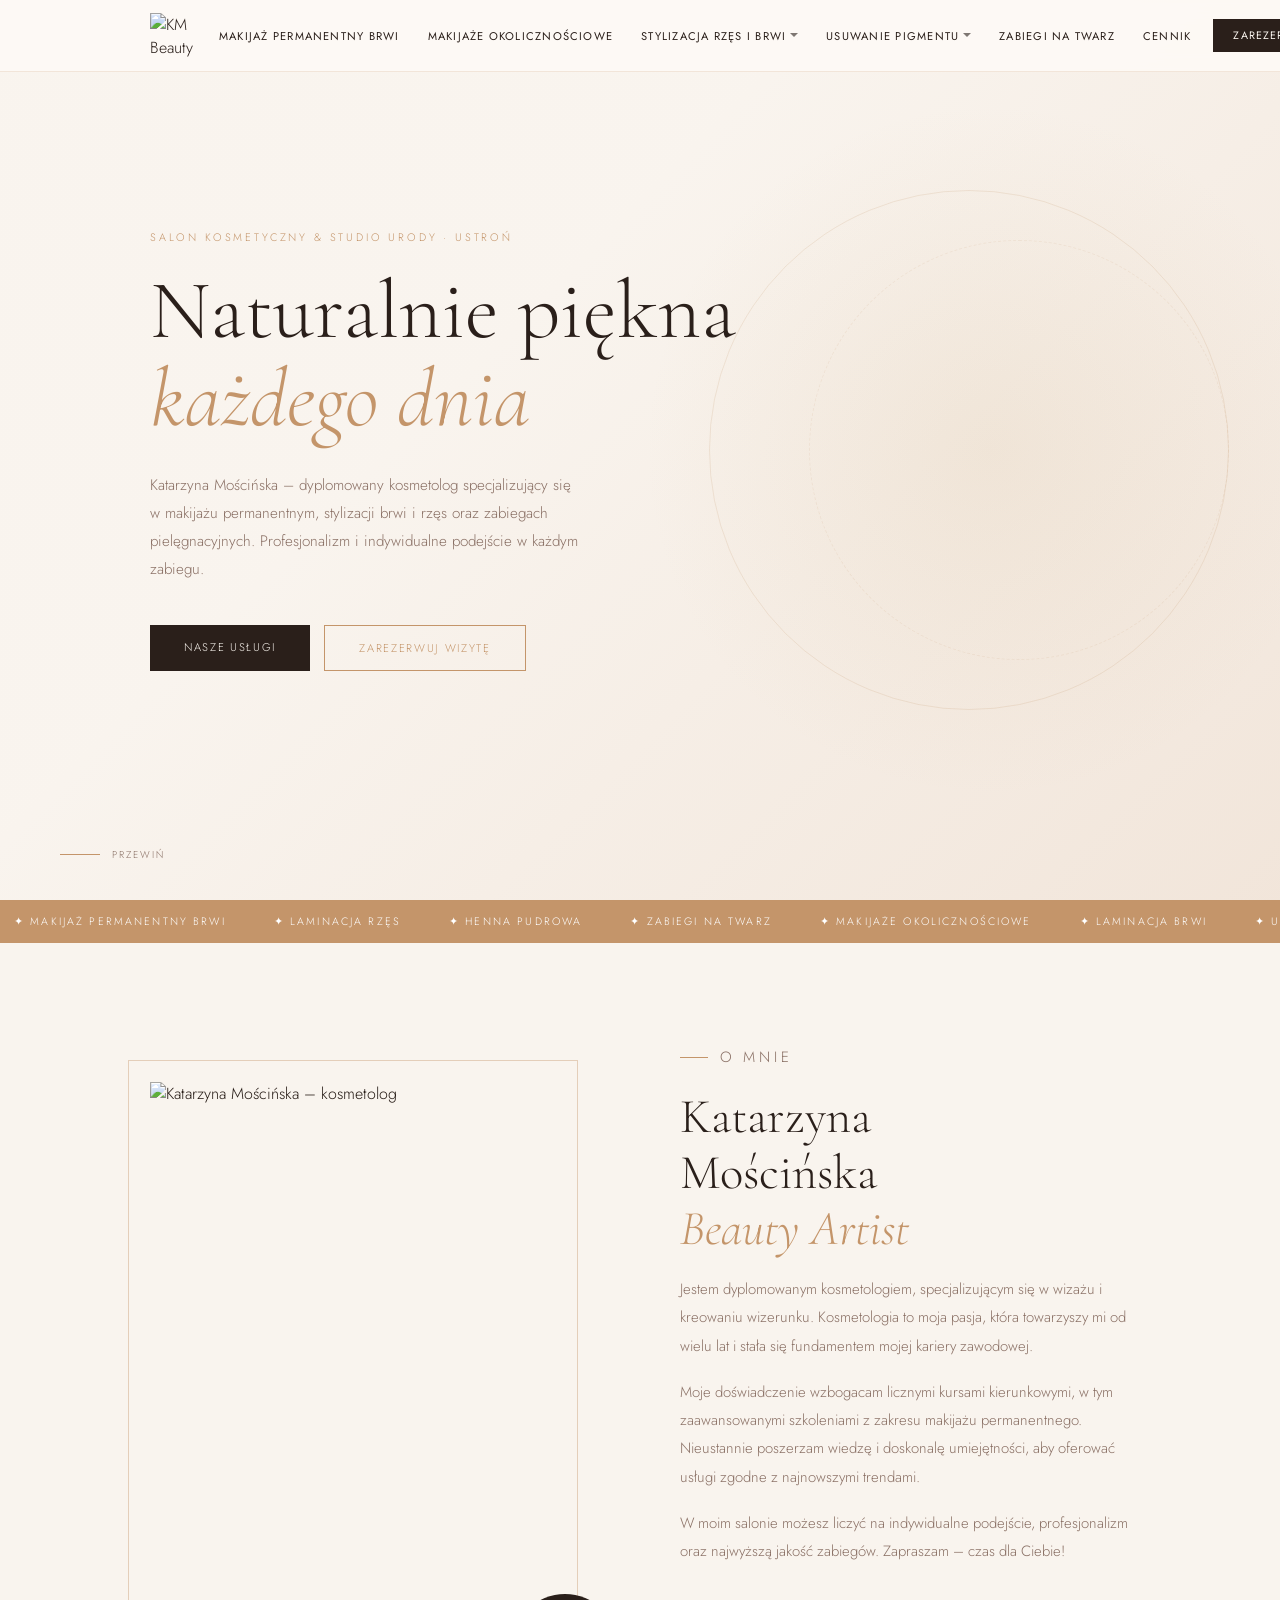
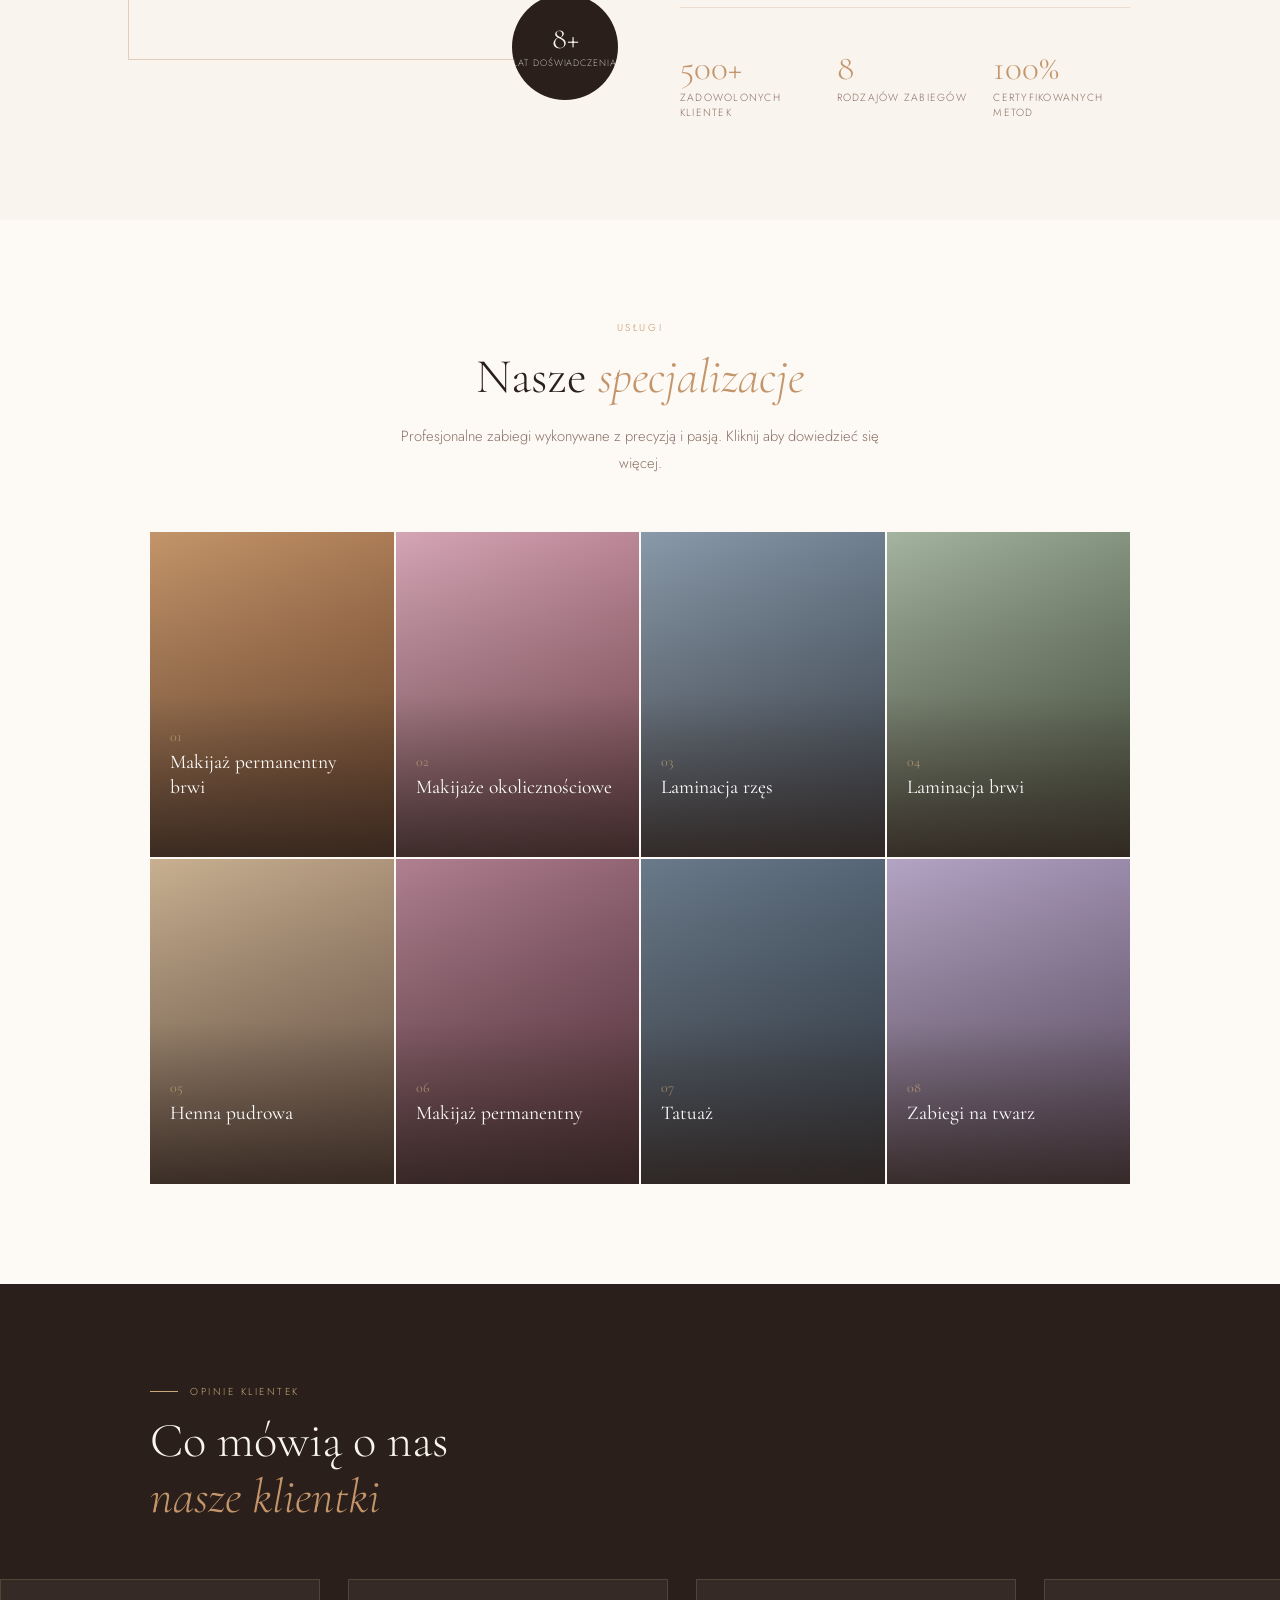
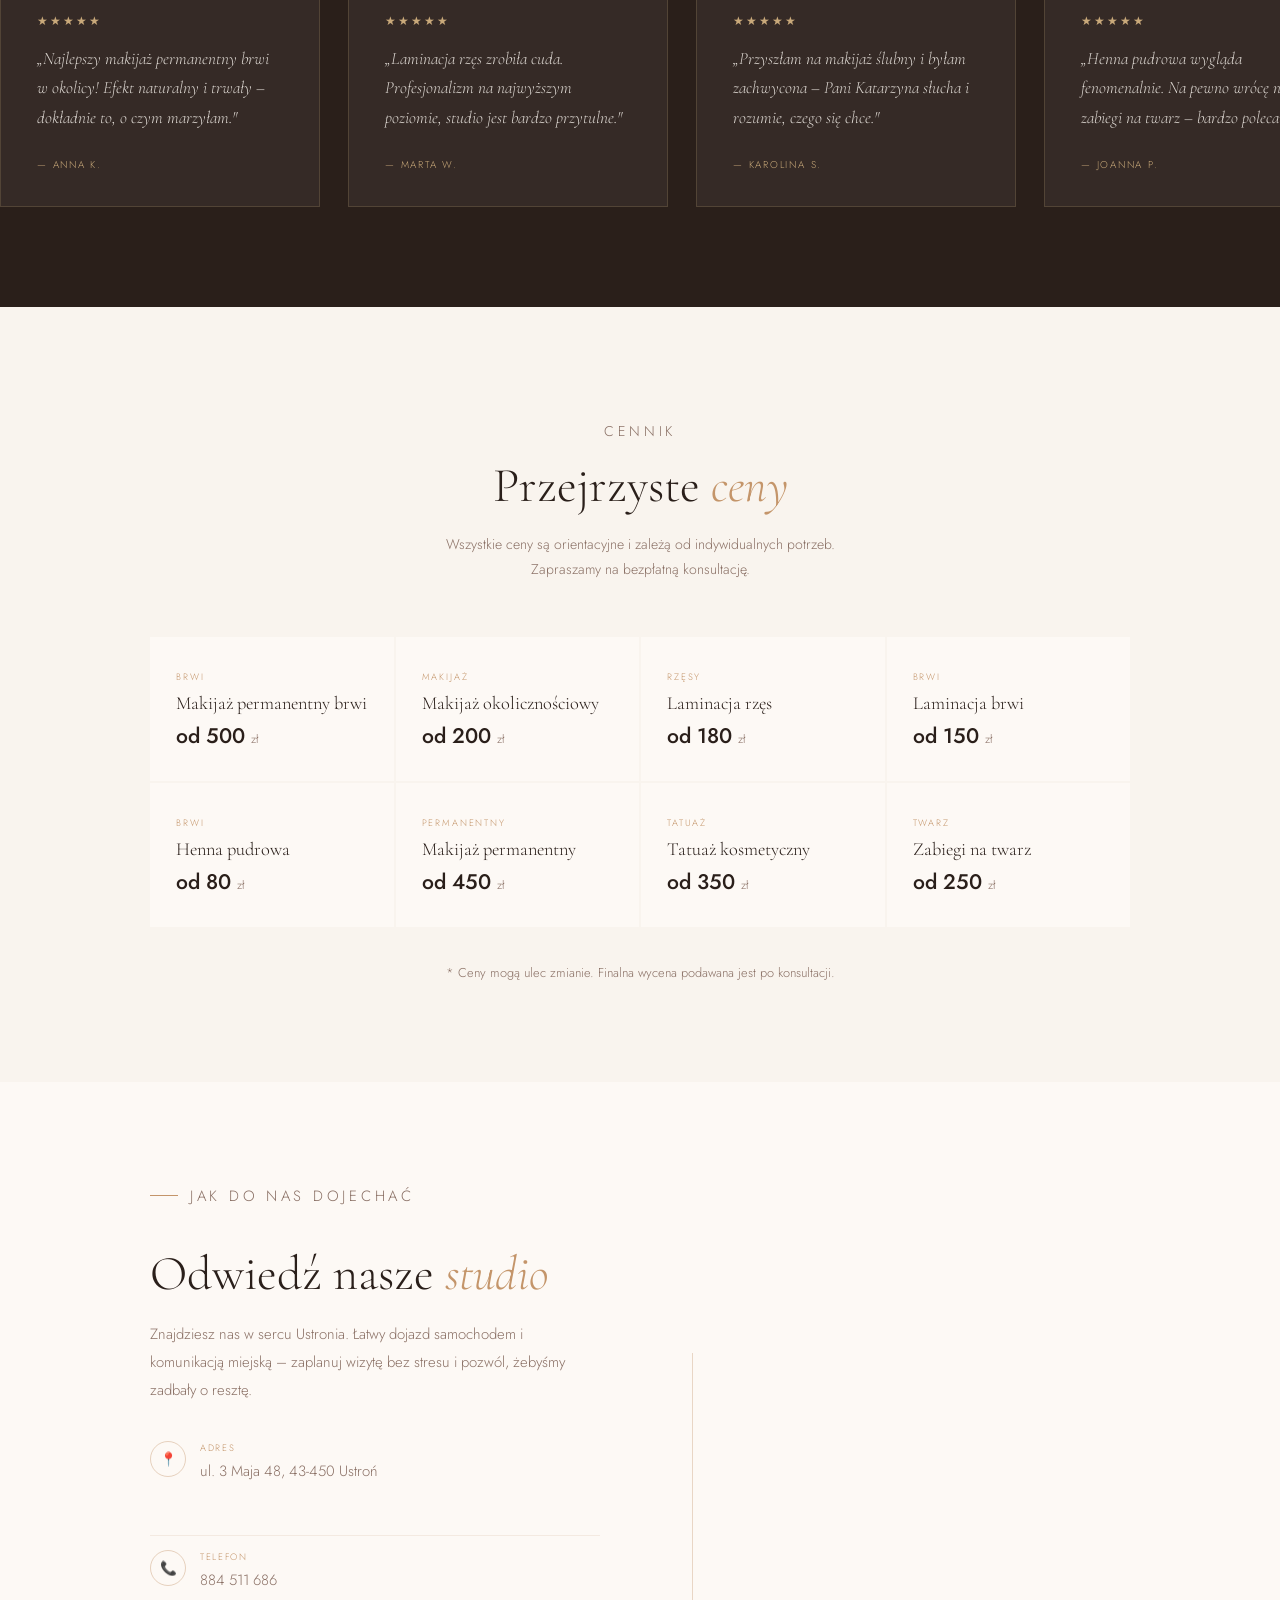
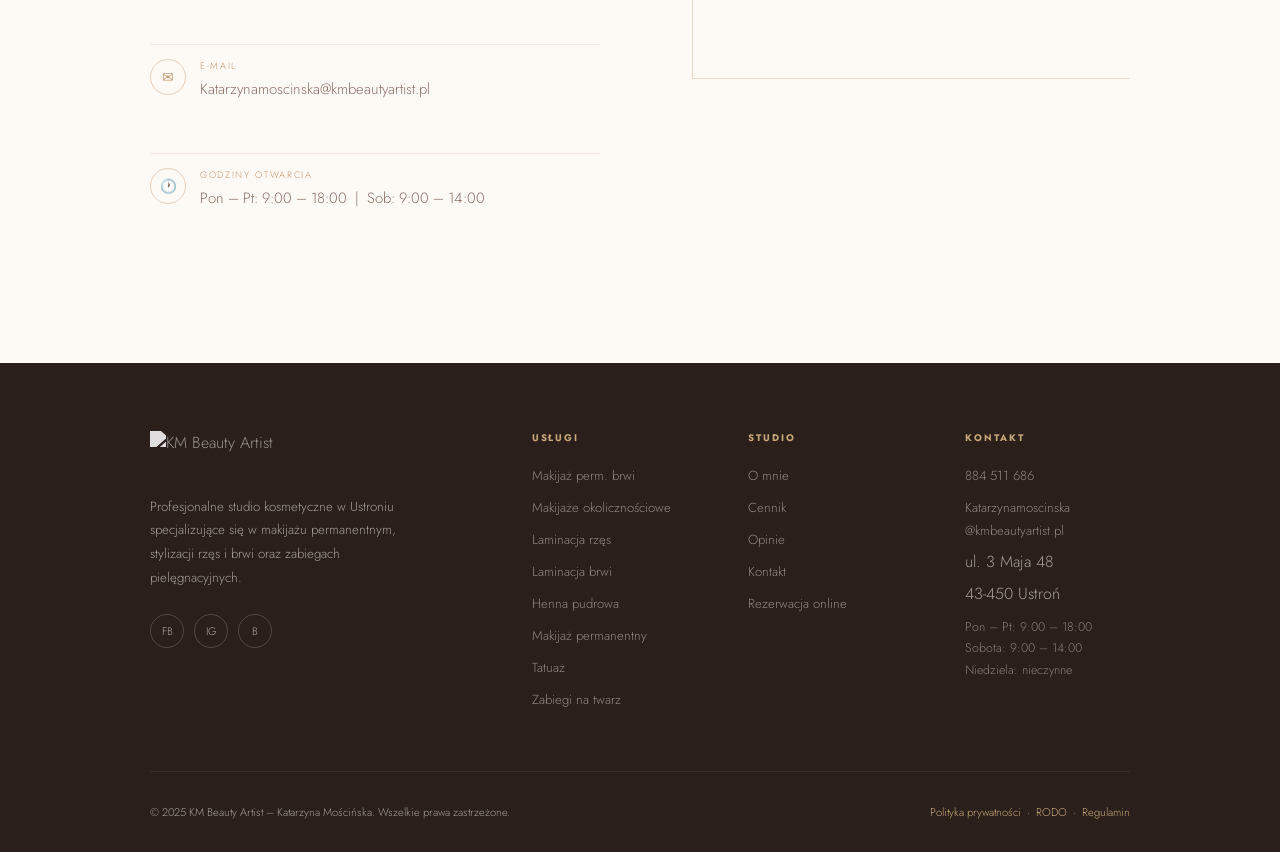
==== index.html @ ef4b5f22 "Add files via upload" ====
<!DOCTYPE html>
<html lang="pl">
<head>
  <meta charset="UTF-8" />
  <meta name="viewport" content="width=device-width, initial-scale=1.0" />
  <meta name="description" content="KM Beauty Artist – makijaż permanentny, stylizacja brwi i rzęs, henna, zabiegi na twarz. Ustroń, ul. 3 Maja 48." />
  <title>KM Beauty Artist – Katarzyna Mościńska</title>

  <!-- Fonty -->
  <link rel="preconnect" href="https://fonts.googleapis.com" />
  <link
    href="https://fonts.googleapis.com/css2?family=Cormorant+Garamond:ital,wght@0,300;0,400;0,600;1,300;1,400&family=Jost:wght@200;300;400;500&display=swap"
    rel="stylesheet"
  />

  <!-- Style -->
  <link rel="stylesheet" href="style.css" />
</head>

<body>

<!-- ============================================================
     NAWIGACJA
     ============================================================ -->
<nav>
  <div class="nav-inner">

    <!-- Logo (podmień src na ścieżkę do własnego pliku) -->
    <a href="#hero" class="nav-logo">
      <img
        src="https://kmbeautyartist.pl/img/logo KM png.png"
        alt="KM Beauty Artist logo"
      />
    </a>

    <ul class="nav-links">
      <li>
        <a href="makijaz-permanentny-brwi.html">Makijaż permanentny brwi</a>
      </li>
      <li>
        <a href="makijaze-okolicznosciowe.html">Makijaże okolicznościowe</a>
      </li>

      <!-- Dropdown: Stylizacja rzęs i brwi -->
      <li>
        <a href="#">
          Stylizacja rzęs i brwi
          <span class="nav-caret"></span>
        </a>
        <ul class="dropdown">
          <li><a href="laminacja-rzes.html">Laminacja rzęs</a></li>
          <li><a href="laminacja-brwi.html">Laminacja brwi</a></li>
          <li><a href="henna.html">Henna</a></li>
        </ul>
      </li>

      <!-- Dropdown: Usuwanie pigmentu -->
      <li>
        <a href="#">
          Usuwanie pigmentu
          <span class="nav-caret"></span>
        </a>
        <ul class="dropdown">
          <li><a href="makijaz-permanentny.html">Makijaż permanentny</a></li>
          <li><a href="tatuas.html">Tatuaż</a></li>
        </ul>
      </li>

      <li><a href="zabiegi-na-twarz.html">Zabiegi na twarz</a></li>
      <li><a href="#cennik">Cennik</a></li>

      <li>
        <a
          href="https://booksy.com/pl-pl/dl/show-business/277077"
          target="_blank"
          rel="noopener"
          class="nav-cta btn-primary"
        >
          <span>Zarezerwuj termin</span>
        </a>
      </li>
    </ul>

  </div>
</nav><!-- /nav -->


<!-- ============================================================
     HERO
     ============================================================ -->
<section id="hero">
  <div class="hero-bg"></div>
  <div class="hero-glow"></div>
  <div class="hero-ring hero-ring-1"></div>
  <div class="hero-ring hero-ring-2"></div>

  <div class="inner" style="position:relative; z-index:2; width:100%;">
    <div class="hero-content">
      <p class="hero-eyebrow">Salon Kosmetyczny &amp; Studio Urody · Ustroń</p>

      <h1 class="hero-title">
        Naturalnie piękna<br>
        <em>każdego dnia</em>
      </h1>

      <p class="hero-desc">
        Katarzyna Mościńska – dyplomowany kosmetolog specjalizujący się
        w makijażu permanentnym, stylizacji brwi i rzęs oraz zabiegach
        pielęgnacyjnych. Profesjonalizm i indywidualne podejście w każdym zabiegu.
      </p>

      <div class="hero-btns">
        <a href="#uslugi" class="btn-primary"><span>Nasze usługi</span></a>
        <a
          href="https://booksy.com/pl-pl/dl/show-business/277077"
          target="_blank"
          rel="noopener"
          class="btn-outline"
        >Zarezerwuj wizytę</a>
      </div>
    </div>
  </div><!-- /inner -->

  <div class="inner hero-scroll">
    <span class="hero-scroll-line"></span>
    Przewiń
  </div>
</section><!-- /hero -->


<!-- ============================================================
     PASEK SCROLLUJĄCY
     ============================================================ -->
<div class="strip" aria-hidden="true">
  <div class="strip-inner">
    <span>✦ Makijaż permanentny brwi</span>
    <span>✦ Laminacja rzęs</span>
    <span>✦ Henna pudrowa</span>
    <span>✦ Zabiegi na twarz</span>
    <span>✦ Makijaże okolicznościowe</span>
    <span>✦ Laminacja brwi</span>
    <span>✦ Usuwanie pigmentu</span>
    <span>✦ Studio urody · Ustroń</span>
    <!-- duplikat dla płynnej pętli -->
    <span>✦ Makijaż permanentny brwi</span>
    <span>✦ Laminacja rzęs</span>
    <span>✦ Henna pudrowa</span>
    <span>✦ Zabiegi na twarz</span>
    <span>✦ Makijaże okolicznościowe</span>
    <span>✦ Laminacja brwi</span>
    <span>✦ Usuwanie pigmentu</span>
    <span>✦ Studio urody · Ustroń</span>
  </div>
</div>


<!-- ============================================================
     O MNIE
     ============================================================ -->
<section id="about">
  <div class="inner">
    <div class="about-grid">

      <!-- Zdjęcie -->
      <div class="about-img-wrap reveal">
        <div class="about-img-frame"></div>
        <img
          src="https://kmbeautyartist.pl/img/descriptionMe.JPG"
          alt="Katarzyna Mościńska – kosmetolog"
          class="about-img"
        />
        <div class="about-badge">
          <strong>8+</strong>
          <span>lat doświadczenia</span>
        </div>
      </div>

      <!-- Tekst -->
      <div class="about-text reveal">
        <p class="section-tag">O mnie</p>
        <h2 class="section-title">
          Katarzyna<br>Mościńska<br>
          <em>Beauty Artist</em>
        </h2>

        <p>
          Jestem dyplomowanym kosmetologiem, specjalizującym się w wizażu
          i kreowaniu wizerunku. Kosmetologia to moja pasja, która towarzyszy
          mi od wielu lat i stała się fundamentem mojej kariery zawodowej.
        </p>
        <p>
          Moje doświadczenie wzbogacam licznymi kursami kierunkowymi,
          w tym zaawansowanymi szkoleniami z zakresu makijażu permanentnego.
          Nieustannie poszerzam wiedzę i doskonalę umiejętności, aby oferować
          usługi zgodne z najnowszymi trendami.
        </p>
        <p>
          W moim salonie możesz liczyć na indywidualne podejście,
          profesjonalizm oraz najwyższą jakość zabiegów.
          Zapraszam – czas dla Ciebie!
        </p>

        <div class="about-stats">
          <div>
            <strong class="stat-num">500+</strong>
            <span class="stat-label">zadowolonych klientek</span>
          </div>
          <div>
            <strong class="stat-num">8</strong>
            <span class="stat-label">rodzajów zabiegów</span>
          </div>
          <div>
            <strong class="stat-num">100%</strong>
            <span class="stat-label">certyfikowanych metod</span>
          </div>
        </div>
      </div>

    </div>
  </div>
</section><!-- /about -->


<!-- ============================================================
     USŁUGI – KAFELKI
     ============================================================ -->
<section id="uslugi">
  <div class="inner">

    <div class="services-header reveal">
      <p class="section-tag center">Usługi</p>
      <h2 class="section-title">Nasze <em>specjalizacje</em></h2>
      <p class="section-desc">
        Profesjonalne zabiegi wykonywane z precyzją i pasją.
        Kliknij aby dowiedzieć się więcej.
      </p>
    </div>

    <div class="services-grid reveal">

      <a href="makijaz-permanentny-brwi.html" class="tile tile-1">
        <div class="tile-placeholder"></div>
        <div class="tile-overlay"></div>
        <div class="tile-content">
          <span class="tile-num">01</span>
          <span class="tile-name">Makijaż permanentny brwi</span>
          <span class="tile-arrow">Dowiedz się więcej →</span>
        </div>
      </a>

      <a href="makijaze-okolicznosciowe.html" class="tile tile-2">
        <div class="tile-placeholder"></div>
        <div class="tile-overlay"></div>
        <div class="tile-content">
          <span class="tile-num">02</span>
          <span class="tile-name">Makijaże okolicznościowe</span>
          <span class="tile-arrow">Dowiedz się więcej →</span>
        </div>
      </a>

      <a href="laminacja-rzes.html" class="tile tile-3">
        <div class="tile-placeholder"></div>
        <div class="tile-overlay"></div>
        <div class="tile-content">
          <span class="tile-num">03</span>
          <span class="tile-name">Laminacja rzęs</span>
          <span class="tile-arrow">Dowiedz się więcej →</span>
        </div>
      </a>

      <a href="laminacja-brwi.html" class="tile tile-4">
        <div class="tile-placeholder"></div>
        <div class="tile-overlay"></div>
        <div class="tile-content">
          <span class="tile-num">04</span>
          <span class="tile-name">Laminacja brwi</span>
          <span class="tile-arrow">Dowiedz się więcej →</span>
        </div>
      </a>

      <a href="henna.html" class="tile tile-5">
        <div class="tile-placeholder"></div>
        <div class="tile-overlay"></div>
        <div class="tile-content">
          <span class="tile-num">05</span>
          <span class="tile-name">Henna pudrowa</span>
          <span class="tile-arrow">Dowiedz się więcej →</span>
        </div>
      </a>

      <a href="makijaz-permanentny.html" class="tile tile-6">
        <div class="tile-placeholder"></div>
        <div class="tile-overlay"></div>
        <div class="tile-content">
          <span class="tile-num">06</span>
          <span class="tile-name">Makijaż permanentny</span>
          <span class="tile-arrow">Dowiedz się więcej →</span>
        </div>
      </a>

      <a href="tatuas.html" class="tile tile-7">
        <div class="tile-placeholder"></div>
        <div class="tile-overlay"></div>
        <div class="tile-content">
          <span class="tile-num">07</span>
          <span class="tile-name">Tatuaż</span>
          <span class="tile-arrow">Dowiedz się więcej →</span>
        </div>
      </a>

      <a href="zabiegi-na-twarz.html" class="tile tile-8">
        <div class="tile-placeholder"></div>
        <div class="tile-overlay"></div>
        <div class="tile-content">
          <span class="tile-num">08</span>
          <span class="tile-name">Zabiegi na twarz</span>
          <span class="tile-arrow">Dowiedz się więcej →</span>
        </div>
      </a>

    </div>
  </div>
</section><!-- /uslugi -->


<!-- ============================================================
     OPINIE
     ============================================================ -->
<section id="opinie">
  <div class="inner section-header reveal">
    <p class="section-tag">Opinie klientek</p>
    <h2 class="section-title">Co mówią o nas<br><em>nasze klientki</em></h2>
  </div>

  <!-- Karuzela – bez inner, żeby wychodziła za krawędź -->
  <div style="overflow:hidden; margin-top:54px;">
    <div class="reviews-track">
      <!-- karty oryginalne -->
      <div class="review-card">
        <div class="review-stars">★★★★★</div>
        <p class="review-text">„Najlepszy makijaż permanentny brwi w okolicy! Efekt naturalny i trwały – dokładnie to, o czym marzyłam."</p>
        <span class="review-author">— Anna K.</span>
      </div>
      <div class="review-card">
        <div class="review-stars">★★★★★</div>
        <p class="review-text">„Laminacja rzęs zrobiła cuda. Profesjonalizm na najwyższym poziomie, studio jest bardzo przytulne."</p>
        <span class="review-author">— Marta W.</span>
      </div>
      <div class="review-card">
        <div class="review-stars">★★★★★</div>
        <p class="review-text">„Przyszłam na makijaż ślubny i byłam zachwycona – Pani Katarzyna słucha i rozumie, czego się chce."</p>
        <span class="review-author">— Karolina S.</span>
      </div>
      <div class="review-card">
        <div class="review-stars">★★★★★</div>
        <p class="review-text">„Henna pudrowa wygląda fenomenalnie. Na pewno wrócę na zabiegi na twarz – bardzo polecam!"</p>
        <span class="review-author">— Joanna P.</span>
      </div>
      <div class="review-card">
        <div class="review-stars">★★★★★</div>
        <p class="review-text">„Makijaż permanentny – efekt powyżej oczekiwań. Dyskretnie, profesjonalnie, z ogromną dbałością o detal."</p>
        <span class="review-author">— Natalia R.</span>
      </div>
      <!-- duplikat dla płynnej pętli CSS -->
      <div class="review-card">
        <div class="review-stars">★★★★★</div>
        <p class="review-text">„Najlepszy makijaż permanentny brwi w okolicy! Efekt naturalny i trwały – dokładnie to, o czym marzyłam."</p>
        <span class="review-author">— Anna K.</span>
      </div>
      <div class="review-card">
        <div class="review-stars">★★★★★</div>
        <p class="review-text">„Laminacja rzęs zrobiła cuda. Profesjonalizm na najwyższym poziomie, studio jest bardzo przytulne."</p>
        <span class="review-author">— Marta W.</span>
      </div>
      <div class="review-card">
        <div class="review-stars">★★★★★</div>
        <p class="review-text">„Przyszłam na makijaż ślubny i byłam zachwycona – Pani Katarzyna słucha i rozumie, czego się chce."</p>
        <span class="review-author">— Karolina S.</span>
      </div>
      <div class="review-card">
        <div class="review-stars">★★★★★</div>
        <p class="review-text">„Henna pudrowa wygląda fenomenalnie. Na pewno wrócę na zabiegi na twarz – bardzo polecam!"</p>
        <span class="review-author">— Joanna P.</span>
      </div>
      <div class="review-card">
        <div class="review-stars">★★★★★</div>
        <p class="review-text">„Makijaż permanentny – efekt powyżej oczekiwań. Dyskretnie, profesjonalnie, z ogromną dbałością o detal."</p>
        <span class="review-author">— Natalia R.</span>
      </div>
    </div>
  </div>
</section><!-- /opinie -->


<!-- ============================================================
     CENNIK
     ============================================================ -->
<section id="cennik">
  <div class="inner">

    <div class="cennik-header reveal">
      <p class="section-tag center">Cennik</p>
      <h2 class="section-title">Przejrzyste <em>ceny</em></h2>
      <p>Wszystkie ceny są orientacyjne i zależą od indywidualnych potrzeb.<br>Zapraszamy na bezpłatną konsultację.</p>
    </div>

    <div class="cennik-grid reveal">

      <div class="cennik-item">
        <span class="cennik-cat">Brwi</span>
        <span class="cennik-service">Makijaż permanentny brwi</span>
        <p class="cennik-price">od 500 <span>zł</span></p>
      </div>

      <div class="cennik-item">
        <span class="cennik-cat">Makijaż</span>
        <span class="cennik-service">Makijaż okolicznościowy</span>
        <p class="cennik-price">od 200 <span>zł</span></p>
      </div>

      <div class="cennik-item">
        <span class="cennik-cat">Rzęsy</span>
        <span class="cennik-service">Laminacja rzęs</span>
        <p class="cennik-price">od 180 <span>zł</span></p>
      </div>

      <div class="cennik-item">
        <span class="cennik-cat">Brwi</span>
        <span class="cennik-service">Laminacja brwi</span>
        <p class="cennik-price">od 150 <span>zł</span></p>
      </div>

      <div class="cennik-item">
        <span class="cennik-cat">Brwi</span>
        <span class="cennik-service">Henna pudrowa</span>
        <p class="cennik-price">od 80 <span>zł</span></p>
      </div>

      <div class="cennik-item">
        <span class="cennik-cat">Permanentny</span>
        <span class="cennik-service">Makijaż permanentny</span>
        <p class="cennik-price">od 450 <span>zł</span></p>
      </div>

      <div class="cennik-item">
        <span class="cennik-cat">Tatuaż</span>
        <span class="cennik-service">Tatuaż kosmetyczny</span>
        <p class="cennik-price">od 350 <span>zł</span></p>
      </div>

      <div class="cennik-item">
        <span class="cennik-cat">Twarz</span>
        <span class="cennik-service">Zabiegi na twarz</span>
        <p class="cennik-price">od 250 <span>zł</span></p>
      </div>

    </div>

    <p class="cennik-note reveal">
      * Ceny mogą ulec zmianie. Finalna wycena podawana jest po konsultacji.
    </p>

  </div>
</section><!-- /cennik -->


<!-- ============================================================
     DOJAZD / MAPA
     ============================================================ -->
<section id="dojazd">
  <div class="inner">
    <div class="dojazd-grid">

      <!-- Dane kontaktowe -->
      <div class="dojazd-info reveal">
        <p class="section-tag">Jak do nas dojechać</p>
        <h2 class="section-title">Odwiedź nasze <em>studio</em></h2>
        <p>
          Znajdziesz nas w sercu Ustronia. Łatwy dojazd samochodem i komunikacją
          miejską – zaplanuj wizytę bez stresu i pozwól, żebyśmy zadbały o resztę.
        </p>

        <ul class="contact-list">
          <li class="contact-item">
            <div class="contact-icon">📍</div>
            <div>
              <span class="contact-label">Adres</span>
              <p class="contact-value">ul. 3 Maja 48, 43-450 Ustroń</p>
            </div>
          </li>
          <li class="contact-item">
            <div class="contact-icon">📞</div>
            <div>
              <span class="contact-label">Telefon</span>
              <p class="contact-value">
                <a href="tel:+48884511686">884 511 686</a>
              </p>
            </div>
          </li>
          <li class="contact-item">
            <div class="contact-icon">✉</div>
            <div>
              <span class="contact-label">E-mail</span>
              <p class="contact-value">
                <a href="mailto:Katarzynamoscinska@kmbeautyartist.pl">
                  Katarzynamoscinska@kmbeautyartist.pl
                </a>
              </p>
            </div>
          </li>
          <li class="contact-item">
            <div class="contact-icon">🕐</div>
            <div>
              <span class="contact-label">Godziny otwarcia</span>
              <p class="contact-value">Pon – Pt: 9:00 – 18:00 &nbsp;|&nbsp; Sob: 9:00 – 14:00</p>
            </div>
          </li>
        </ul>
      </div><!-- /dojazd-info -->

      <!-- Mapa -->
      <div class="map-wrap reveal">
        <div class="map-frame"></div>
        <iframe
          src="https://www.google.com/maps/embed?pb=!1m18!1m12!1m3!1d2563.0!2d18.8255!3d49.7194!2m3!1f0!2f0!3f0!3m2!1i1024!2i768!4f13.1!3m3!1m2!1s0x4716c7ea4e4d1f67%3A0x6a5b5a5b5a5b5a5b!2sul.%203%20Maja%2048%2C%2043-450%20Ustr%C3%B3%C5%84!5e0!3m2!1spl!2spl!4v1234567890"
          allowfullscreen=""
          loading="lazy"
          referrerpolicy="no-referrer-when-downgrade"
          title="Mapa dojazdu – KM Beauty Artist, Ustroń"
        ></iframe>
      </div>

    </div>
  </div>
</section><!-- /dojazd -->


<!-- ============================================================
     STOPKA
     ============================================================ -->
<footer>
  <div class="inner">

    <div class="footer-grid">

      <!-- Marka -->
      <div class="footer-brand">
        <div class="footer-logo">
          <img
            src="https://kmbeautyartist.pl/img/logo KM png.png"
            alt="KM Beauty Artist"
          />
        </div>
        <p>
          Profesjonalne studio kosmetyczne w Ustroniu specjalizujące się
          w makijażu permanentnym, stylizacji rzęs i brwi oraz zabiegach
          pielęgnacyjnych.
        </p>
        <div class="footer-socials">
          <a
            href="https://www.facebook.com/katarzynamoscinskacosmetology"
            target="_blank" rel="noopener"
            class="social-btn" title="Facebook"
          >FB</a>
          <a
            href="https://www.instagram.com/katarzynamoscinska_beauty"
            target="_blank" rel="noopener"
            class="social-btn" title="Instagram"
          >IG</a>
          <a
            href="https://booksy.com/pl-pl/dl/show-business/277077"
            target="_blank" rel="noopener"
            class="social-btn" title="Booksy"
          >B</a>
        </div>
      </div>

      <!-- Usługi -->
      <div class="footer-col">
        <h4>Usługi</h4>
        <ul>
          <li><a href="makijaz-permanentny-brwi.html">Makijaż perm. brwi</a></li>
          <li><a href="makijaze-okolicznosciowe.html">Makijaże okolicznościowe</a></li>
          <li><a href="laminacja-rzes.html">Laminacja rzęs</a></li>
          <li><a href="laminacja-brwi.html">Laminacja brwi</a></li>
          <li><a href="henna.html">Henna pudrowa</a></li>
          <li><a href="makijaz-permanentny.html">Makijaż permanentny</a></li>
          <li><a href="tatuas.html">Tatuaż</a></li>
          <li><a href="zabiegi-na-twarz.html">Zabiegi na twarz</a></li>
        </ul>
      </div>

      <!-- Studio -->
      <div class="footer-col">
        <h4>Studio</h4>
        <ul>
          <li><a href="#about">O mnie</a></li>
          <li><a href="#cennik">Cennik</a></li>
          <li><a href="#opinie">Opinie</a></li>
          <li><a href="#dojazd">Kontakt</a></li>
          <li>
            <a
              href="https://booksy.com/pl-pl/dl/show-business/277077"
              target="_blank" rel="noopener"
            >Rezerwacja online</a>
          </li>
        </ul>
      </div>

      <!-- Kontakt -->
      <div class="footer-col">
        <h4>Kontakt</h4>
        <ul>
          <li><a href="tel:+48884511686">884 511 686</a></li>
          <li>
            <a href="mailto:Katarzynamoscinska@kmbeautyartist.pl">
              Katarzynamoscinska<br>@kmbeautyartist.pl
            </a>
          </li>
          <li>ul. 3 Maja 48</li>
          <li>43-450 Ustroń</li>
        </ul>
        <p class="footer-hours">
          Pon – Pt: 9:00 – 18:00<br>
          Sobota: 9:00 – 14:00<br>
          Niedziela: nieczynne
        </p>
      </div>

    </div><!-- /footer-grid -->

    <div class="footer-bottom">
      <p>© 2025 KM Beauty Artist – Katarzyna Mościńska. Wszelkie prawa zastrzeżone.</p>
      <p>
        <a href="#">Polityka prywatności</a>
        &nbsp;·&nbsp;
        <a href="#">RODO</a>
        &nbsp;·&nbsp;
        <a href="#">Regulamin</a>
      </p>
    </div>

  </div>
</footer><!-- /footer -->


<!-- ============================================================
     SKRYPTY
     ============================================================ -->
<script src="main.js"></script>

</body>
</html>
---- style.css ----
/* ============================================================
   KM BEAUTY ARTIST — style.css
   Paleta: kremowy / blush / różano-złoty / ciemny brąz
   ============================================================ */

/* ── ZMIENNE ─────────────────────────────────────────────── */
:root {
  --cream:   #f9f4ee;
  --blush:   #e8d5c4;
  --rose:    #c4956a;
  --deep:    #2a1f1a;
  --muted:   #8a7065;
  --light:   #fdf9f5;
  --accent:  #b07d56;
  --gold:    #c9a97a;

  --max-w:   1100px;
  --pad-x:   clamp(20px, 5%, 60px);
}

/* ── RESET ───────────────────────────────────────────────── */
*, *::before, *::after { margin: 0; padding: 0; box-sizing: border-box; }
html  { scroll-behavior: smooth; }
body  {
  font-family: 'Jost', sans-serif;
  font-weight: 300;
  background: var(--light);
  color: var(--deep);
  overflow-x: hidden;
}
a     { text-decoration: none; color: inherit; }
ul    { list-style: none; }
img   { display: block; max-width: 100%; }

/* ── LAYOUT HELPER ───────────────────────────────────────── */
.inner {
  max-width: var(--max-w);
  margin-inline: auto;
  padding-inline: var(--pad-x);
}

/* ── ANIMACJE ────────────────────────────────────────────── */
@keyframes fadeUp {
  from { opacity: 0; transform: translateY(22px); }
  to   { opacity: 1; transform: none; }
}
@keyframes lineGrow {
  from { transform: scaleX(0); }
  to   { transform: scaleX(1); }
}
@keyframes rotateSlow {
  from { transform: rotate(0deg); }
  to   { transform: rotate(360deg); }
}
@keyframes stripScroll {
  from { transform: translateX(0); }
  to   { transform: translateX(-50%); }
}
@keyframes slideReviews {
  from { transform: translateX(0); }
  to   { transform: translateX(-50%); }
}

.reveal {
  opacity: 0;
  transform: translateY(28px);
  transition: opacity .7s ease, transform .7s ease;
}
.reveal.visible { opacity: 1; transform: none; }


/* ============================================================
   NAWIGACJA
   ============================================================ */
nav {
  position: fixed;
  inset: 0 0 auto;
  z-index: 1000;
  height: 72px;
  background: rgba(253,249,245,.96);
  backdrop-filter: blur(10px);
  border-bottom: 1px solid rgba(196,149,106,.2);
  transition: box-shadow .3s;
}
nav.scrolled { box-shadow: 0 4px 30px rgba(42,31,26,.08); }

.nav-inner {
  max-width: var(--max-w);
  margin-inline: auto;
  padding-inline: var(--pad-x);
  height: 100%;
  display: flex;
  align-items: center;
  justify-content: space-between;
  gap: 12px;
}

/* Logo */
.nav-logo img {
  height: 46px;
  width: auto;
  object-fit: contain;
}

/* Menu */
.nav-links {
  display: flex;
  align-items: center;
  gap: 0;
}
.nav-links > li { position: relative; }

.nav-links > li > a {
  display: flex;
  align-items: center;
  gap: 4px;
  height: 72px;
  padding-inline: 14px;
  font-size: .7rem;
  font-weight: 400;
  letter-spacing: .11em;
  text-transform: uppercase;
  color: var(--deep);
  white-space: nowrap;
  transition: color .25s;
}
.nav-links > li > a:hover,
.nav-links > li:hover > a { color: var(--rose); }

/* Strzałka rozwijania */
.nav-caret {
  display: inline-block;
  width: 0; height: 0;
  border: 4px solid transparent;
  border-top-color: currentColor;
  margin-top: 2px;
  opacity: .6;
  transition: transform .25s;
}
.nav-links > li:hover .nav-caret { transform: rotate(180deg); }

/* Dropdown */
.dropdown {
  position: absolute;
  top: 72px;
  left: 50%;
  transform: translateX(-50%) translateY(-8px);
  min-width: 200px;
  background: var(--light);
  border: 1px solid rgba(196,149,106,.2);
  border-top: 2px solid var(--rose);
  box-shadow: 0 12px 40px rgba(42,31,26,.1);
  opacity: 0;
  pointer-events: none;
  transition: opacity .25s, transform .25s;
}
.nav-links > li:hover .dropdown {
  opacity: 1;
  pointer-events: auto;
  transform: translateX(-50%) translateY(0);
}
.dropdown li a {
  display: block;
  padding: 11px 20px;
  font-size: .68rem;
  letter-spacing: .1em;
  text-transform: uppercase;
  color: var(--muted);
  border-bottom: 1px solid rgba(196,149,106,.1);
  transition: color .2s, padding-left .2s, background .2s;
}
.dropdown li:last-child a { border-bottom: none; }
.dropdown li a:hover {
  color: var(--rose);
  background: rgba(196,149,106,.05);
  padding-left: 26px;
}

/* CTA w nav */
.nav-cta {
  background: var(--deep);
  color: var(--cream) !important;
  padding: 9px 20px !important;
  height: auto !important;
  letter-spacing: .12em;
  font-size: .67rem !important;
  transition: background .3s !important;
  margin-left: 8px;
  border: none;
}
.nav-cta:hover { background: var(--rose) !important; color: #fff !important; }


/* ============================================================
   HERO
   ============================================================ */
#hero {
  min-height: 100vh;
  position: relative;
  display: flex;
  align-items: center;
  overflow: hidden;
}

.hero-bg {
  position: absolute;
  inset: 0;
  background: linear-gradient(135deg, rgba(249,244,238,.97) 38%, rgba(232,213,196,.55) 100%);
}

/* Dekoracyjne kręgi w tle */
.hero-ring {
  position: absolute;
  right: 4%;
  border-radius: 50%;
  pointer-events: none;
}
.hero-ring-1 {
  width: 520px; height: 520px;
  top: calc(50% - 260px);
  border: 1px solid rgba(196,149,106,.18);
  animation: rotateSlow 32s linear infinite;
}
.hero-ring-2 {
  width: 420px; height: 420px;
  top: calc(50% - 210px);
  border: 1px dashed rgba(196,149,106,.12);
  animation: rotateSlow 22s linear reverse infinite;
}
.hero-glow {
  position: absolute;
  right: -60px;
  top: calc(50% - 350px);
  width: 700px; height: 700px;
  border-radius: 50%;
  background: radial-gradient(circle, rgba(201,169,122,.13) 0%, transparent 70%);
  pointer-events: none;
}

.hero-content {
  position: relative;
  z-index: 2;
}

.hero-eyebrow {
  font-size: .68rem;
  letter-spacing: .26em;
  text-transform: uppercase;
  color: var(--rose);
  margin-bottom: 22px;
  opacity: 0;
  animation: fadeUp .8s .3s forwards;
}

.hero-title {
  font-family: 'Cormorant Garamond', serif;
  font-size: clamp(3.2rem, 6.5vw, 6rem);
  font-weight: 300;
  line-height: 1.06;
  color: var(--deep);
  margin-bottom: 28px;
  opacity: 0;
  animation: fadeUp .9s .5s forwards;
}
.hero-title em { font-style: italic; color: var(--rose); }

.hero-desc {
  font-size: .95rem;
  line-height: 1.85;
  color: var(--muted);
  max-width: 430px;
  margin-bottom: 42px;
  opacity: 0;
  animation: fadeUp .9s .7s forwards;
}

.hero-btns {
  display: flex;
  gap: 14px;
  flex-wrap: wrap;
  opacity: 0;
  animation: fadeUp .9s .9s forwards;
}

.hero-scroll {
  position: absolute;
  bottom: 38px;
  left: 0;
  display: flex;
  align-items: center;
  gap: 12px;
  font-size: .62rem;
  letter-spacing: .2em;
  text-transform: uppercase;
  color: var(--muted);
  opacity: 0;
  animation: fadeUp 1s 1.2s forwards;
}
.hero-scroll-line {
  width: 40px; height: 1px;
  background: var(--rose);
  transform-origin: left;
  transform: scaleX(0);
  animation: lineGrow 1.5s 1.6s ease forwards;
}


/* ============================================================
   PRZYCISKI
   ============================================================ */
.btn-primary {
  display: inline-block;
  background: var(--deep);
  color: var(--cream);
  padding: 14px 34px;
  font-size: .7rem;
  letter-spacing: .15em;
  text-transform: uppercase;
  position: relative;
  overflow: hidden;
  transition: color .35s;
}
.btn-primary::before {
  content: '';
  position: absolute;
  inset: 0;
  background: var(--rose);
  transform: translateX(-100%);
  transition: transform .35s ease;
  z-index: 0;
}
.btn-primary:hover::before { transform: translateX(0); }
.btn-primary span { position: relative; z-index: 1; }

.btn-outline {
  display: inline-block;
  border: 1px solid var(--rose);
  color: var(--rose);
  padding: 14px 34px;
  font-size: .7rem;
  letter-spacing: .15em;
  text-transform: uppercase;
  transition: background .3s, color .3s;
}
.btn-outline:hover { background: var(--rose); color: #fff; }


/* ============================================================
   WSPÓLNE NAGŁÓWKI SEKCJI
   ============================================================ */
.section-tag {
  display: flex;
  align-items: center;
  gap: 12px;
  font-size: .63rem;
  letter-spacing: .25em;
  text-transform: uppercase;
  color: var(--rose);
  margin-bottom: 14px;
}
.section-tag::before {
  content: '';
  display: block;
  width: 28px; height: 1px;
  background: var(--rose);
  flex-shrink: 0;
}
.section-tag.center { justify-content: center; }
.section-tag.center::before { display: none; }

.section-title {
  font-family: 'Cormorant Garamond', serif;
  font-size: clamp(2rem, 3.8vw, 3.2rem);
  font-weight: 300;
  line-height: 1.15;
  color: var(--deep);
  margin-bottom: 18px;
}
.section-title em { font-style: italic; color: var(--rose); }


/* ============================================================
   STRIP (pasek scrollujący)
   ============================================================ */
.strip {
  background: var(--rose);
  padding: 14px;
  overflow: hidden;
  font-size: .67rem;
  letter-spacing: .2em;
  text-transform: uppercase;
  color: #fff;
}
.strip-inner {
  display: inline-flex;
  gap: 48px;
  white-space: nowrap;
  animation: stripScroll 22s linear infinite;
}


/* ============================================================
   O MNIE
   ============================================================ */
#about {
  background: var(--cream);
  padding-block: 100px;
}
.about-grid {
  display: grid;
  grid-template-columns: 1fr 1fr;
  gap: 80px;
  align-items: center;
}

/* Zdjęcie */
.about-img-wrap { position: relative; }

.about-img-frame {
  position: absolute;
  top: -22px; left: -22px;
  right: 22px; bottom: 22px;
  border: 1px solid rgba(196,149,106,.4);
  pointer-events: none;
}
.about-img {
  width: 100%;
  aspect-ratio: 3/4;
  object-fit: cover;
  object-position: top center;
  position: relative;
  z-index: 1;
  filter: sepia(8%) contrast(1.05);
}
.about-badge {
  position: absolute;
  bottom: -18px; right: -18px;
  z-index: 2;
  width: 106px; height: 106px;
  border-radius: 50%;
  background: var(--deep);
  color: var(--cream);
  display: flex;
  flex-direction: column;
  align-items: center;
  justify-content: center;
  text-align: center;
  gap: 2px;
}
.about-badge strong {
  font-family: 'Cormorant Garamond', serif;
  font-size: 1.9rem;
  font-weight: 300;
  line-height: 1;
}
.about-badge span {
  font-size: .58rem;
  letter-spacing: .1em;
  text-transform: uppercase;
  opacity: .7;
}

/* Tekst */
.about-text p {
  font-size: .93rem;
  line-height: 1.9;
  color: var(--muted);
  margin-bottom: 18px;
}
.about-stats {
  display: grid;
  grid-template-columns: repeat(3, 1fr);
  gap: 20px;
  margin-top: 42px;
  padding-top: 42px;
  border-top: 1px solid rgba(196,149,106,.25);
}
.stat-num {
  display: block;
  font-family: 'Cormorant Garamond', serif;
  font-size: 2.2rem;
  font-weight: 300;
  color: var(--rose);
  line-height: 1;
}
.stat-label {
  display: block;
  font-size: .65rem;
  letter-spacing: .12em;
  text-transform: uppercase;
  color: var(--muted);
  margin-top: 5px;
}


/* ============================================================
   USŁUGI — KAFELKI
   ============================================================ */
#uslugi { padding-block: 100px; background: var(--light); }

.services-header {
  text-align: center;
  margin-bottom: 56px;
}
.services-header p.section-desc {
  font-size: .92rem;
  line-height: 1.8;
  color: var(--muted);
  max-width: 480px;
  margin-inline: auto;
}

.services-grid {
  display: grid;
  grid-template-columns: repeat(4, 1fr);
  gap: 2px;
}

/* Pojedynczy kafelek */
.tile {
  position: relative;
  overflow: hidden;
  aspect-ratio: 3/4;
  display: block;
  cursor: pointer;
}

.tile-placeholder {
  width: 100%; height: 100%;
  transition: transform .6s cubic-bezier(.25,.46,.45,.94);
}

/* Zoom na hover */
.tile:hover .tile-placeholder { transform: scale(1.07); }

.tile-overlay {
  position: absolute;
  inset: 0;
  background: linear-gradient(to top,
    rgba(42,31,26,.86) 0%,
    rgba(42,31,26,.22) 50%,
    transparent 100%);
  transition: background .4s;
}
.tile:hover .tile-overlay {
  background: linear-gradient(to top,
    rgba(42,31,26,.93) 0%,
    rgba(42,31,26,.52) 60%,
    rgba(42,31,26,.1) 100%);
}

.tile-content {
  position: absolute;
  bottom: 0; left: 0; right: 0;
  padding: 26px 20px;
  color: #fff;
}
.tile-num {
  display: block;
  font-family: 'Cormorant Garamond', serif;
  font-size: .88rem;
  color: rgba(201,169,122,.8);
  margin-bottom: 5px;
}
.tile-name {
  display: block;
  font-family: 'Cormorant Garamond', serif;
  font-size: 1.22rem;
  font-weight: 400;
  line-height: 1.25;
  margin-bottom: 9px;
}
.tile-arrow {
  display: inline-flex;
  align-items: center;
  gap: 7px;
  font-size: .6rem;
  letter-spacing: .18em;
  text-transform: uppercase;
  color: var(--gold);
  opacity: 0;
  transform: translateX(-6px);
  transition: opacity .3s, transform .3s;
}
.tile:hover .tile-arrow { opacity: 1; transform: translateX(0); }

/* Kolory placeholderów */
.tile-1 .tile-placeholder { background: linear-gradient(135deg, #c4956a, #8a5a3a); }
.tile-2 .tile-placeholder { background: linear-gradient(135deg, #d4a5b5, #9a6070); }
.tile-3 .tile-placeholder { background: linear-gradient(135deg, #8a9aaa, #4a5a6a); }
.tile-4 .tile-placeholder { background: linear-gradient(135deg, #a4b4a0, #5a6a55); }
.tile-5 .tile-placeholder { background: linear-gradient(135deg, #c8b090, #8a7060); }
.tile-6 .tile-placeholder { background: linear-gradient(135deg, #b08090, #6a4050); }
.tile-7 .tile-placeholder { background: linear-gradient(135deg, #6a7a8a, #3a4a5a); }
.tile-8 .tile-placeholder { background: linear-gradient(135deg, #b4a4c4, #7a6a8a); }


/* ============================================================
   OPINIE
   ============================================================ */
#opinie {
  background: var(--deep);
  color: var(--cream);
  padding-block: 100px;
  overflow: hidden;
}
#opinie .section-tag { color: var(--gold); }
#opinie .section-tag::before { background: var(--gold); }
#opinie .section-title { color: var(--cream); }
#opinie .section-header { margin-bottom: 54px; }

.reviews-track {
  display: flex;
  gap: 28px;
  width: max-content;
  animation: slideReviews 32s linear infinite;
}
.review-card {
  width: 320px;
  flex-shrink: 0;
  background: rgba(255,255,255,.05);
  border: 1px solid rgba(201,169,122,.2);
  padding: 32px 36px;
  text-align: left;
}
.review-stars {
  color: var(--gold);
  font-size: .78rem;
  letter-spacing: 2px;
  margin-bottom: 14px;
}
.review-text {
  font-family: 'Cormorant Garamond', serif;
  font-size: 1.08rem;
  font-style: italic;
  line-height: 1.72;
  color: rgba(249,244,238,.85);
  margin-bottom: 18px;
}
.review-author {
  font-size: .62rem;
  letter-spacing: .18em;
  text-transform: uppercase;
  color: var(--gold);
}


/* ============================================================
   CENNIK
   ============================================================ */
#cennik { padding-block: 100px; background: var(--cream); }

.cennik-header {
  text-align: center;
  margin-bottom: 54px;
}
.cennik-header p {
  font-size: .88rem;
  line-height: 1.8;
  color: var(--muted);
  max-width: 440px;
  margin-inline: auto;
  margin-top: 12px;
}

.cennik-grid {
  display: grid;
  grid-template-columns: repeat(auto-fill, minmax(220px, 1fr));
  gap: 2px;
}
.cennik-item {
  background: var(--light);
  padding: 30px 26px;
  border-top: 3px solid transparent;
  transition: border-color .3s, transform .3s;
}
.cennik-item:hover { border-color: var(--rose); transform: translateY(-4px); }

.cennik-cat {
  display: block;
  font-size: .58rem;
  letter-spacing: .2em;
  text-transform: uppercase;
  color: var(--rose);
  margin-bottom: 9px;
}
.cennik-service {
  display: block;
  font-family: 'Cormorant Garamond', serif;
  font-size: 1.15rem;
  color: var(--deep);
  margin-bottom: 6px;
}
.cennik-price {
  font-size: 1.32rem;
  font-weight: 500;
  color: var(--deep);
}
.cennik-price span { font-size: .72rem; font-weight: 300; color: var(--muted); }
.cennik-note {
  text-align: center;
  font-size: .8rem;
  color: var(--muted);
  margin-top: 36px;
}


/* ============================================================
   DOJAZD / MAPA
   ============================================================ */
#dojazd { padding-block: 100px; background: var(--light); }

.dojazd-grid {
  display: grid;
  grid-template-columns: 1fr 1fr;
  gap: 80px;
  align-items: center;
}

.dojazd-info p {
  font-size: .93rem;
  line-height: 1.9;
  color: var(--muted);
  margin-bottom: 36px;
}

.contact-list { display: flex; flex-direction: column; gap: 14px; }

.contact-item {
  display: flex;
  align-items: flex-start;
  gap: 14px;
  padding-bottom: 14px;
  border-bottom: 1px solid rgba(196,149,106,.15);
}
.contact-item:last-child { border-bottom: none; }

.contact-icon {
  width: 36px; height: 36px;
  border: 1px solid rgba(196,149,106,.4);
  border-radius: 50%;
  display: flex;
  align-items: center;
  justify-content: center;
  flex-shrink: 0;
  font-size: .85rem;
  color: var(--rose);
}
.contact-label {
  display: block;
  font-size: .58rem;
  letter-spacing: .18em;
  text-transform: uppercase;
  color: var(--rose);
  margin-bottom: 3px;
}
.contact-value { font-size: .9rem; color: var(--deep); }
.contact-value a { transition: color .2s; }
.contact-value a:hover { color: var(--rose); }

/* Mapa */
.map-wrap {
  position: relative;
  aspect-ratio: 4/3;
  overflow: hidden;
}
.map-wrap iframe {
  width: 100%; height: 100%;
  border: none;
  filter: sepia(15%) contrast(1.04);
}
.map-frame {
  position: absolute;
  top: -12px; right: -12px;
  bottom: 12px; left: 12px;
  border: 1px solid rgba(196,149,106,.35);
  pointer-events: none;
  z-index: 1;
}


/* ============================================================
   STOPKA
   ============================================================ */
footer {
  background: var(--deep);
  color: rgba(249,244,238,.6);
  padding-top: 68px;
  padding-bottom: 32px;
}

.footer-grid {
  display: grid;
  grid-template-columns: 2fr 1fr 1fr 1fr;
  gap: 52px;
  padding-bottom: 52px;
  border-bottom: 1px solid rgba(255,255,255,.07);
  margin-bottom: 32px;
}

.footer-logo img {
  height: 48px;
  width: auto;
  filter: brightness(0) invert(1);
  opacity: .85;
  margin-bottom: 16px;
}
.footer-brand p {
  font-size: .83rem;
  line-height: 1.8;
  max-width: 270px;
}

.footer-socials {
  display: flex;
  gap: 10px;
  margin-top: 24px;
}
.social-btn {
  width: 34px; height: 34px;
  border: 1px solid rgba(255,255,255,.18);
  border-radius: 50%;
  display: flex;
  align-items: center;
  justify-content: center;
  font-size: .68rem;
  color: rgba(249,244,238,.65);
  transition: background .3s, border-color .3s, color .3s;
}
.social-btn:hover { background: var(--rose); border-color: var(--rose); color: #fff; }

.footer-col h4 {
  font-size: .6rem;
  letter-spacing: .2em;
  text-transform: uppercase;
  color: var(--gold);
  margin-bottom: 18px;
}
.footer-col li { margin-bottom: 9px; }
.footer-col li a {
  font-size: .82rem;
  color: rgba(249,244,238,.5);
  transition: color .2s;
}
.footer-col li a:hover { color: var(--gold); }

.footer-hours {
  font-size: .78rem;
  line-height: 1.75;
  color: rgba(249,244,238,.45);
  margin-top: 12px;
}

.footer-bottom {
  display: flex;
  justify-content: space-between;
  align-items: center;
  flex-wrap: wrap;
  gap: 10px;
  font-size: .7rem;
}
.footer-bottom a { color: var(--gold); }


/* ============================================================
   RESPONSIVE
   ============================================================ */
@media (max-width: 1024px) {
  .services-grid { grid-template-columns: repeat(2, 1fr); }
  .footer-grid   { grid-template-columns: 1fr 1fr; gap: 36px; }
  .about-grid,
  .dojazd-grid   { grid-template-columns: 1fr; }
  .about-img-wrap { max-width: 420px; }
}

@media (max-width: 768px) {
  .nav-links { display: none; }
  .services-grid { grid-template-columns: repeat(2, 1fr); }
  .footer-grid   { grid-template-columns: 1fr; gap: 30px; }
  .cennik-grid   { grid-template-columns: 1fr 1fr; }
}

@media (max-width: 480px) {
  .services-grid { grid-template-columns: 1fr; }
  .cennik-grid   { grid-template-columns: 1fr; }
  .about-stats   { grid-template-columns: 1fr 1fr; }
  .hero-btns     { flex-direction: column; }
}
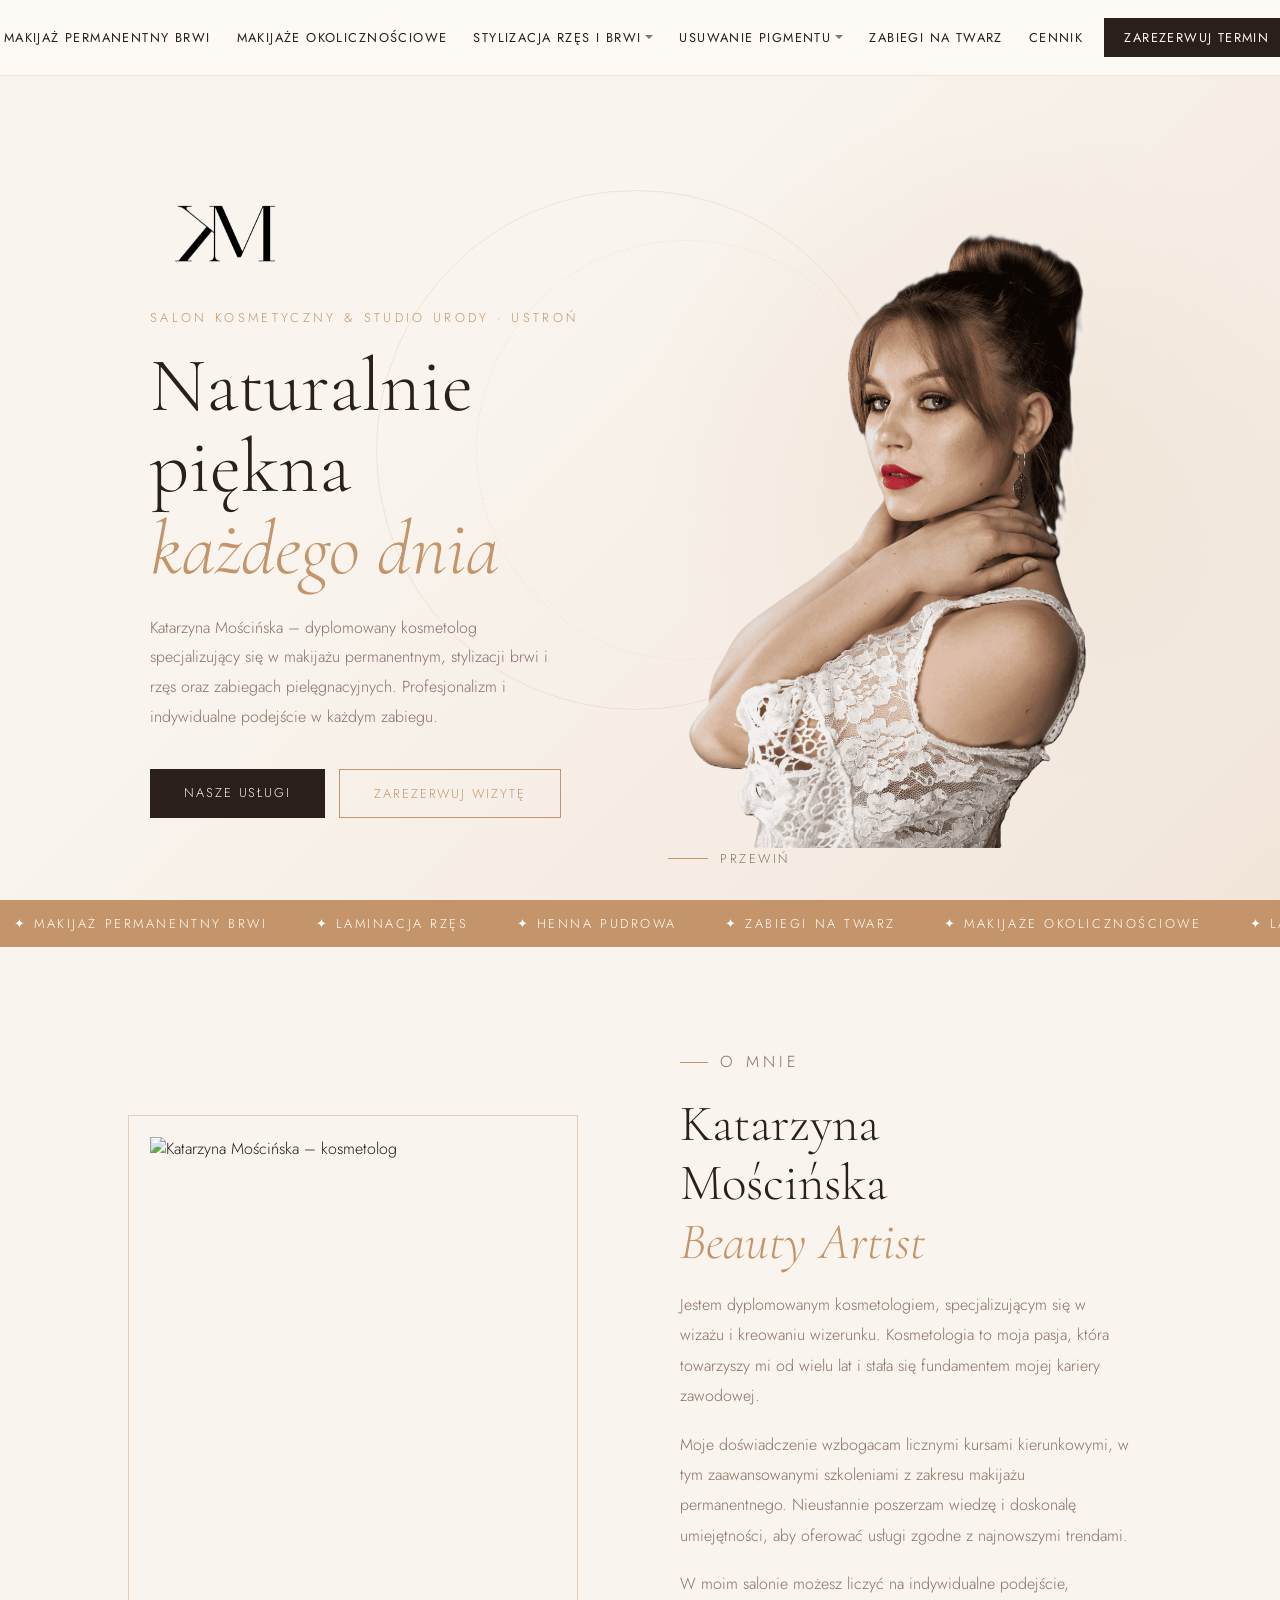
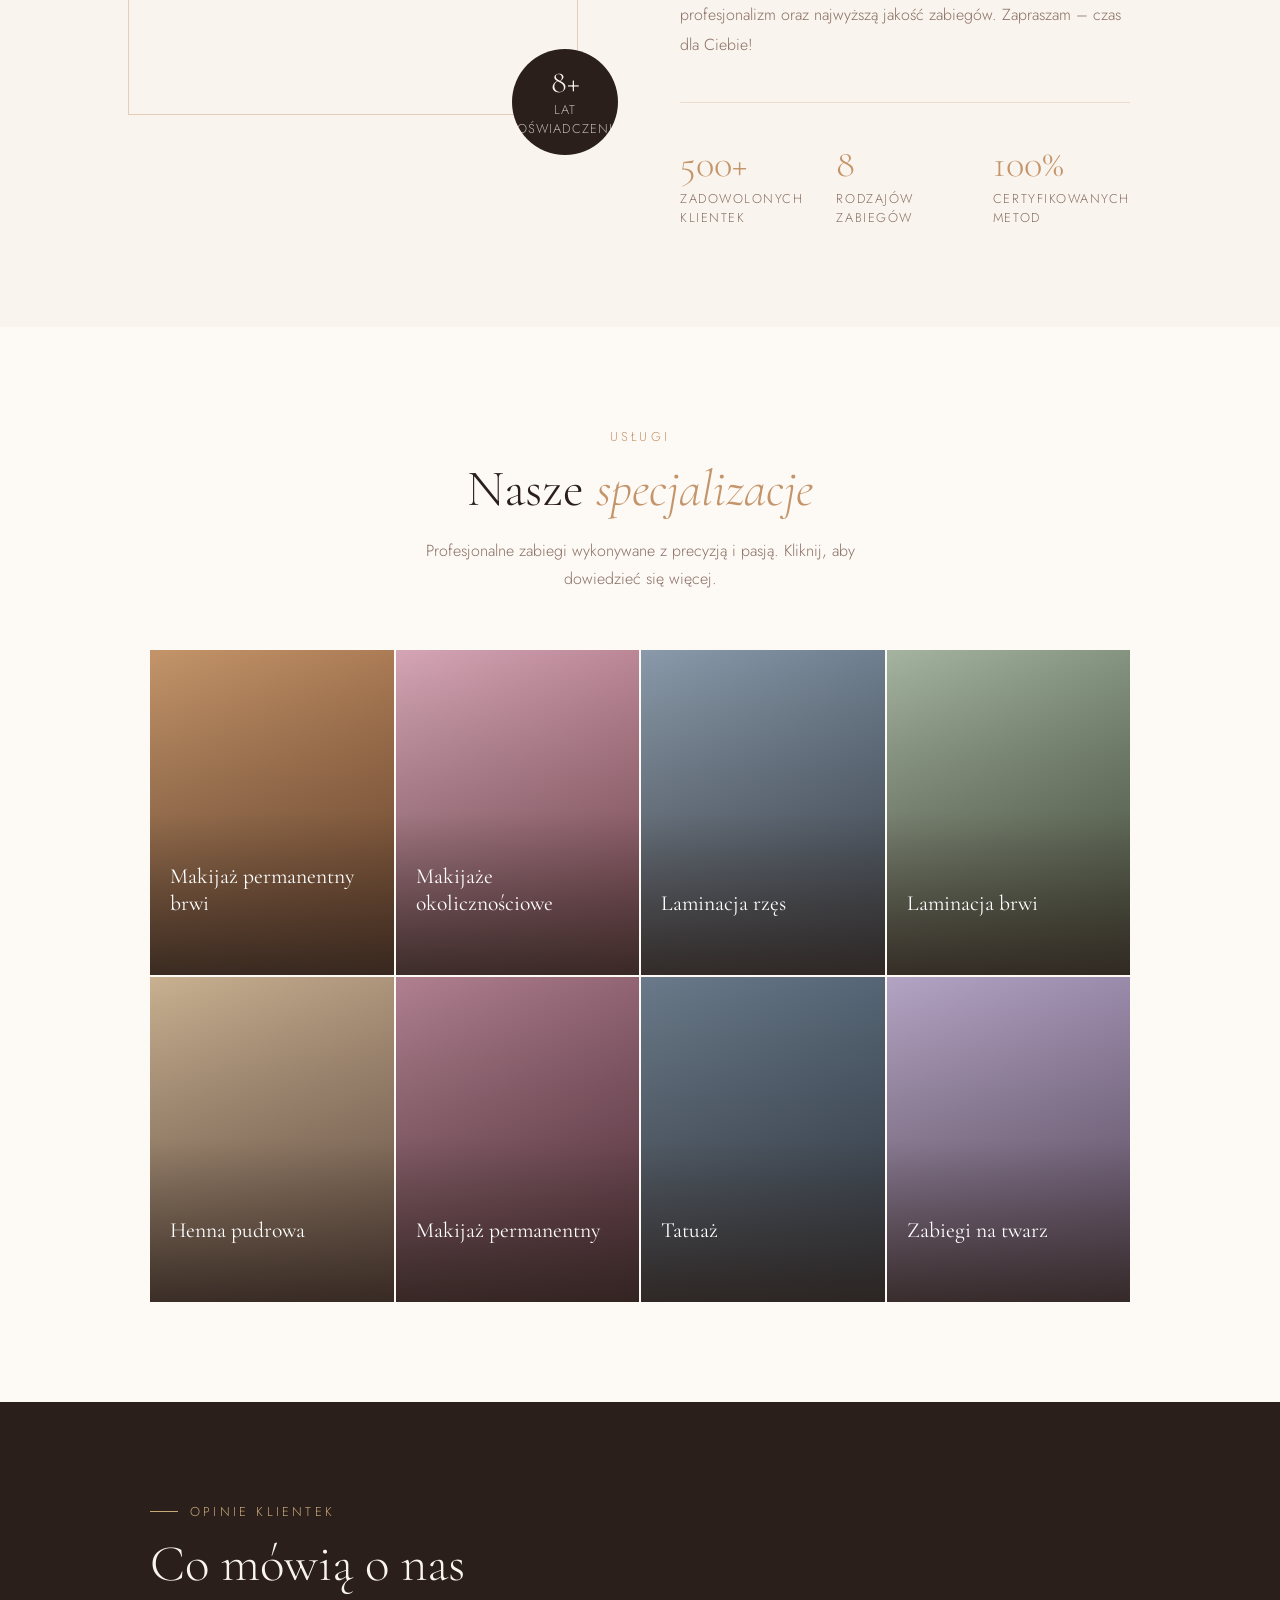
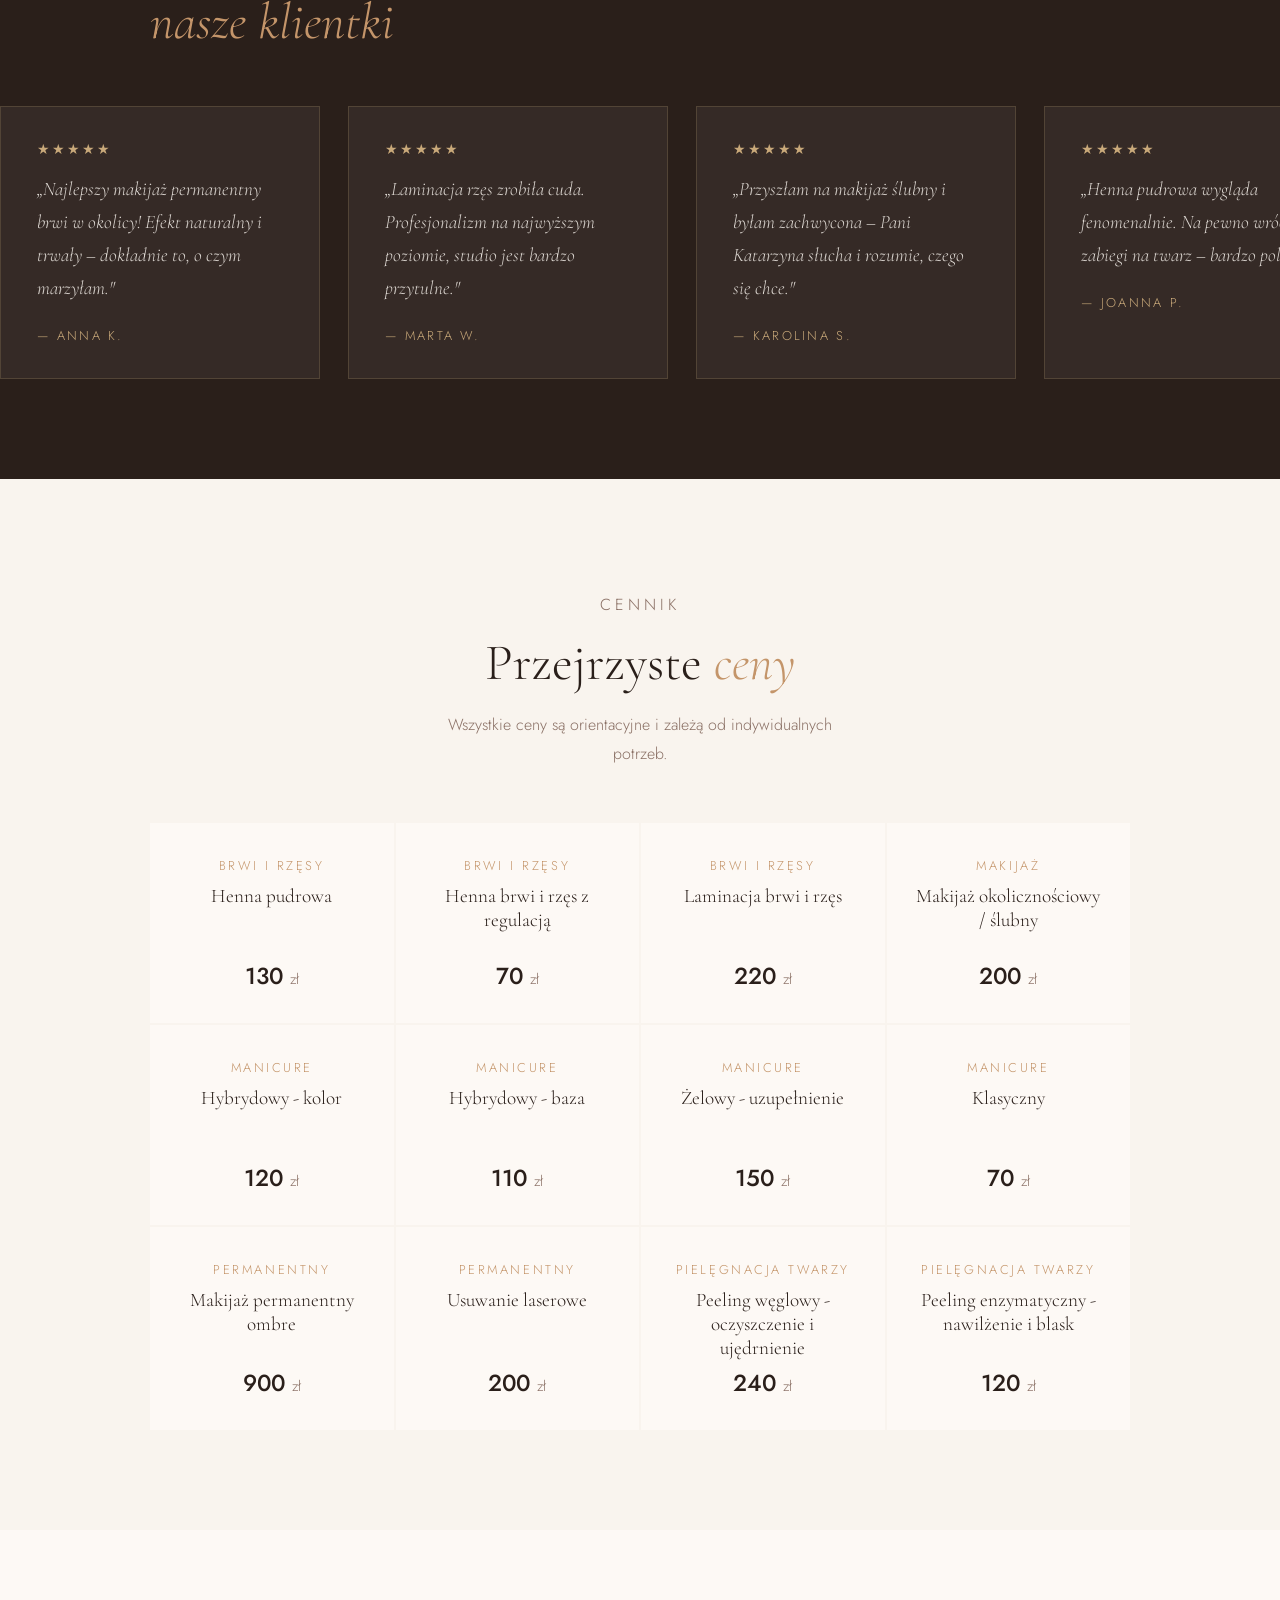
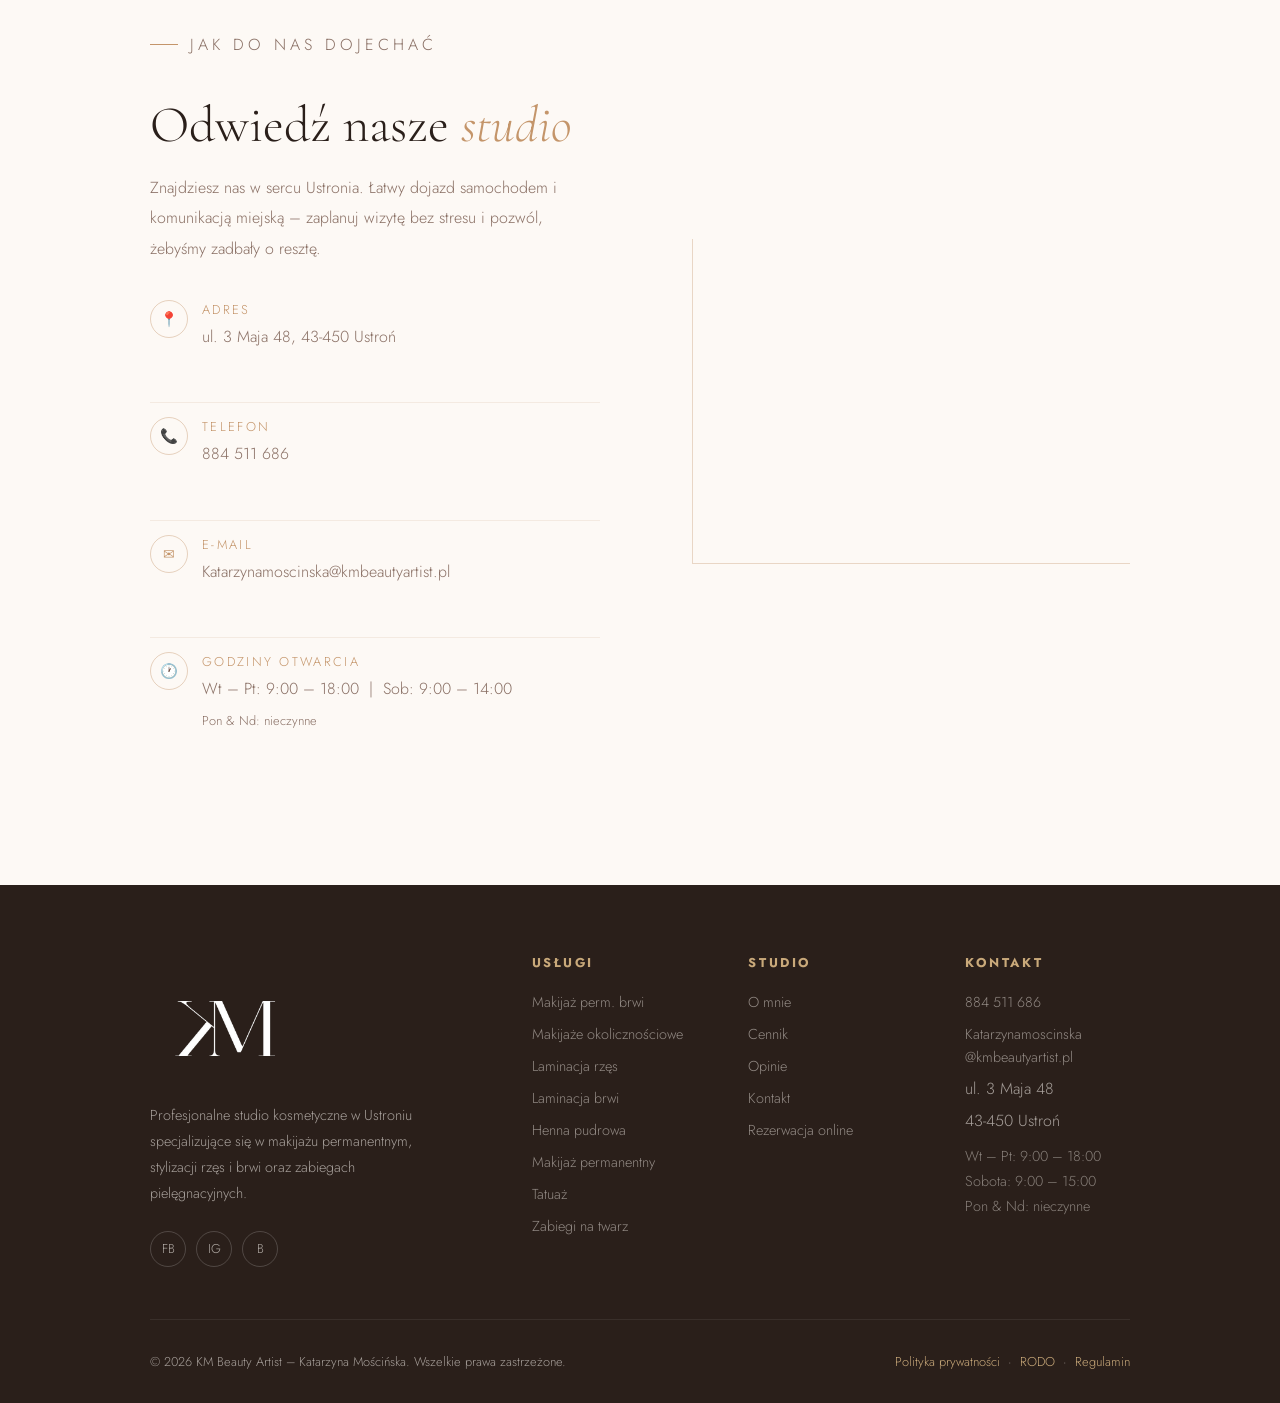
==== commit 554f7e03: "Add files via upload" ====
--- a/index.html
+++ b/index.html
@@ -6,6 +6,10 @@
   <meta name="description" content="KM Beauty Artist – makijaż permanentny, stylizacja brwi i rzęs, henna, zabiegi na twarz. Ustroń, ul. 3 Maja 48." />
   <title>KM Beauty Artist – Katarzyna Mościńska</title>
 
+  <!-- Favicon -->
+  <link rel="icon" type="image/png" href="/img/kmczarny.png" />
+  <link rel="apple-touch-icon" href="/img/kmczarny.png" />
+
   <!-- Fonty -->
   <link rel="preconnect" href="https://fonts.googleapis.com" />
   <link
@@ -25,14 +29,7 @@
 <nav>
   <div class="nav-inner">
 
-    <!-- Logo (podmień src na ścieżkę do własnego pliku) -->
-    <a href="#hero" class="nav-logo">
-      <img
-        src="https://kmbeautyartist.pl/img/logo KM png.png"
-        alt="KM Beauty Artist logo"
-      />
-    </a>
-
+    <!-- Desktop menu -->
     <ul class="nav-links">
       <li>
         <a href="makijaz-permanentny-brwi.html">Makijaż permanentny brwi</a>
@@ -41,7 +38,6 @@
         <a href="makijaze-okolicznosciowe.html">Makijaże okolicznościowe</a>
       </li>
 
-      <!-- Dropdown: Stylizacja rzęs i brwi -->
       <li>
         <a href="#">
           Stylizacja rzęs i brwi
@@ -54,7 +50,6 @@
         </ul>
       </li>
 
-      <!-- Dropdown: Usuwanie pigmentu -->
       <li>
         <a href="#">
           Usuwanie pigmentu
@@ -72,17 +67,75 @@
       <li>
         <a
           href="https://booksy.com/pl-pl/dl/show-business/277077"
-          target="_blank"
-          rel="noopener"
-          class="nav-cta btn-primary"
-        >
-          <span>Zarezerwuj termin</span>
-        </a>
+          target="_blank" rel="noopener"
+          class="nav-cta"
+        >Zarezerwuj termin</a>
       </li>
     </ul>
 
-  </div>
-</nav><!-- /nav -->
+    <!-- Hamburger (widoczny tylko mobile) -->
+    <button
+      id="hamburger"
+      class="nav-hamburger"
+      aria-label="Otwórz menu"
+      aria-expanded="false"
+      aria-controls="nav-mobile"
+    >
+      <span></span>
+      <span></span>
+      <span></span>
+    </button>
+
+  </div>
+</nav>
+
+<!-- Mobile drawer -->
+<div id="nav-mobile" class="nav-mobile" role="dialog" aria-label="Menu nawigacyjne">
+  <ul>
+    <li>
+      <a href="makijaz-permanentny-brwi.html">Makijaż permanentny brwi</a>
+    </li>
+    <li>
+      <a href="makijaze-okolicznosciowe.html">Makijaże okolicznościowe</a>
+    </li>
+
+    <!-- Stylizacja rzęs i brwi -->
+    <li>
+      <a href="#" class="mobile-parent">
+        Stylizacja rzęs i brwi
+        <span class="toggle-icon">&#8964;</span>
+      </a>
+      <ul class="mobile-sub">
+        <li><a href="laminacja-rzes.html">Laminacja rzęs</a></li>
+        <li><a href="laminacja-brwi.html">Laminacja brwi</a></li>
+        <li><a href="henna.html">Henna</a></li>
+      </ul>
+    </li>
+
+    <!-- Usuwanie pigmentu -->
+    <li>
+      <a href="#" class="mobile-parent">
+        Usuwanie pigmentu
+        <span class="toggle-icon">&#8964;</span>
+      </a>
+      <ul class="mobile-sub">
+        <li><a href="makijaz-permanentny.html">Makijaż permanentny</a></li>
+        <li><a href="tatuas.html">Tatuaż</a></li>
+      </ul>
+    </li>
+
+    <li><a href="zabiegi-na-twarz.html">Zabiegi na twarz</a></li>
+    <li><a href="#cennik">Cennik</a></li>
+
+    <li>
+      <a
+        href="https://booksy.com/pl-pl/dl/show-business/277077"
+        target="_blank" rel="noopener"
+        class="mobile-cta"
+      >Zarezerwuj termin</a>
+    </li>
+  </ul>
+</div>
 
 
 <!-- ============================================================
@@ -95,37 +148,60 @@
   <div class="hero-ring hero-ring-2"></div>
 
   <div class="inner" style="position:relative; z-index:2; width:100%;">
-    <div class="hero-content">
-      <p class="hero-eyebrow">Salon Kosmetyczny &amp; Studio Urody · Ustroń</p>
-
-      <h1 class="hero-title">
-        Naturalnie piękna<br>
-        <em>każdego dnia</em>
-      </h1>
-
-      <p class="hero-desc">
-        Katarzyna Mościńska – dyplomowany kosmetolog specjalizujący się
-        w makijażu permanentnym, stylizacji brwi i rzęs oraz zabiegach
-        pielęgnacyjnych. Profesjonalizm i indywidualne podejście w każdym zabiegu.
-      </p>
-
-      <div class="hero-btns">
-        <a href="#uslugi" class="btn-primary"><span>Nasze usługi</span></a>
-        <a
-          href="https://booksy.com/pl-pl/dl/show-business/277077"
-          target="_blank"
-          rel="noopener"
-          class="btn-outline"
-        >Zarezerwuj wizytę</a>
-      </div>
-    </div>
-  </div><!-- /inner -->
-
+    <div class="hero-layout">
+
+      <!-- LEWA: tekst -->
+      <div class="hero-content">
+
+        <!-- Logo nad eyebrow -->
+        <div class="hero-logo">
+          <img src="/img/kmczarnytransparent.png" alt="KM Beauty Artist" />
+        </div>
+
+        <p class="hero-eyebrow">Salon Kosmetyczny &amp; Studio Urody · Ustroń</p>
+
+        <h1 class="hero-title">
+          Naturalnie piękna<br>
+          <em>każdego dnia</em>
+        </h1>
+
+        <p class="hero-desc">
+          Katarzyna Mościńska – dyplomowany kosmetolog specjalizujący się
+          w makijażu permanentnym, stylizacji brwi i rzęs oraz zabiegach
+          pielęgnacyjnych. Profesjonalizm i indywidualne podejście w każdym zabiegu.
+        </p>
+
+        <div class="hero-btns">
+          <a href="#uslugi" class="btn-primary"><span>Nasze usługi</span></a>
+          <a
+            href="https://booksy.com/pl-pl/dl/show-business/277077"
+            target="_blank" rel="noopener"
+            class="btn-outline"
+          >Zarezerwuj wizytę</a>
+        </div>
+
+      </div><!-- /hero-content -->
+
+      <!-- PRAWA: zdjęcie z gradientem -->
+      <div class="hero-photo-wrap">
+        <img
+          src="/img/welcome.png"
+          alt="Katarzyna Mościńska – KM Beauty Artist"
+          class="hero-photo"
+        />
+        <div class="hero-photo-fade"></div>
+        <div class="hero-photo-fade-side"></div>
+      </div>
+
+    </div><!-- /hero-layout -->
+  </div>
+
+  <!-- Scroll hint -->
   <div class="inner hero-scroll">
     <span class="hero-scroll-line"></span>
     Przewiń
   </div>
-</section><!-- /hero -->
+</section>
 
 
 <!-- ============================================================
@@ -141,7 +217,6 @@
     <span>✦ Laminacja brwi</span>
     <span>✦ Usuwanie pigmentu</span>
     <span>✦ Studio urody · Ustroń</span>
-    <!-- duplikat dla płynnej pętli -->
     <span>✦ Makijaż permanentny brwi</span>
     <span>✦ Laminacja rzęs</span>
     <span>✦ Henna pudrowa</span>
@@ -161,7 +236,6 @@
   <div class="inner">
     <div class="about-grid">
 
-      <!-- Zdjęcie -->
       <div class="about-img-wrap reveal">
         <div class="about-img-frame"></div>
         <img
@@ -175,14 +249,12 @@
         </div>
       </div>
 
-      <!-- Tekst -->
       <div class="about-text reveal">
         <p class="section-tag">O mnie</p>
         <h2 class="section-title">
           Katarzyna<br>Mościńska<br>
           <em>Beauty Artist</em>
         </h2>
-
         <p>
           Jestem dyplomowanym kosmetologiem, specjalizującym się w wizażu
           i kreowaniu wizerunku. Kosmetologia to moja pasja, która towarzyszy
@@ -196,8 +268,7 @@
         </p>
         <p>
           W moim salonie możesz liczyć na indywidualne podejście,
-          profesjonalizm oraz najwyższą jakość zabiegów.
-          Zapraszam – czas dla Ciebie!
+          profesjonalizm oraz najwyższą jakość zabiegów. Zapraszam – czas dla Ciebie!
         </p>
 
         <div class="about-stats">
@@ -218,7 +289,7 @@
 
     </div>
   </div>
-</section><!-- /about -->
+</section>
 
 
 <!-- ============================================================
@@ -232,7 +303,7 @@
       <h2 class="section-title">Nasze <em>specjalizacje</em></h2>
       <p class="section-desc">
         Profesjonalne zabiegi wykonywane z precyzją i pasją.
-        Kliknij aby dowiedzieć się więcej.
+        Kliknij, aby dowiedzieć się więcej.
       </p>
     </div>
 
@@ -242,7 +313,7 @@
         <div class="tile-placeholder"></div>
         <div class="tile-overlay"></div>
         <div class="tile-content">
-          <span class="tile-num">01</span>
+          <!-- <span class="tile-num">01</span> -->
           <span class="tile-name">Makijaż permanentny brwi</span>
           <span class="tile-arrow">Dowiedz się więcej →</span>
         </div>
@@ -252,7 +323,7 @@
         <div class="tile-placeholder"></div>
         <div class="tile-overlay"></div>
         <div class="tile-content">
-          <span class="tile-num">02</span>
+          <!-- <span class="tile-num">02</span> -->
           <span class="tile-name">Makijaże okolicznościowe</span>
           <span class="tile-arrow">Dowiedz się więcej →</span>
         </div>
@@ -262,7 +333,7 @@
         <div class="tile-placeholder"></div>
         <div class="tile-overlay"></div>
         <div class="tile-content">
-          <span class="tile-num">03</span>
+          <!-- <span class="tile-num">03</span> -->
           <span class="tile-name">Laminacja rzęs</span>
           <span class="tile-arrow">Dowiedz się więcej →</span>
         </div>
@@ -272,7 +343,7 @@
         <div class="tile-placeholder"></div>
         <div class="tile-overlay"></div>
         <div class="tile-content">
-          <span class="tile-num">04</span>
+          <!-- <span class="tile-num">04</span> -->
           <span class="tile-name">Laminacja brwi</span>
           <span class="tile-arrow">Dowiedz się więcej →</span>
         </div>
@@ -282,7 +353,7 @@
         <div class="tile-placeholder"></div>
         <div class="tile-overlay"></div>
         <div class="tile-content">
-          <span class="tile-num">05</span>
+          <!-- <span class="tile-num">05</span> -->
           <span class="tile-name">Henna pudrowa</span>
           <span class="tile-arrow">Dowiedz się więcej →</span>
         </div>
@@ -292,7 +363,7 @@
         <div class="tile-placeholder"></div>
         <div class="tile-overlay"></div>
         <div class="tile-content">
-          <span class="tile-num">06</span>
+          <!-- <span class="tile-num">06</span> -->
           <span class="tile-name">Makijaż permanentny</span>
           <span class="tile-arrow">Dowiedz się więcej →</span>
         </div>
@@ -302,7 +373,7 @@
         <div class="tile-placeholder"></div>
         <div class="tile-overlay"></div>
         <div class="tile-content">
-          <span class="tile-num">07</span>
+          <!-- <span class="tile-num">07</span> -->
           <span class="tile-name">Tatuaż</span>
           <span class="tile-arrow">Dowiedz się więcej →</span>
         </div>
@@ -312,7 +383,7 @@
         <div class="tile-placeholder"></div>
         <div class="tile-overlay"></div>
         <div class="tile-content">
-          <span class="tile-num">08</span>
+          <!-- <span class="tile-num">08</span> -->
           <span class="tile-name">Zabiegi na twarz</span>
           <span class="tile-arrow">Dowiedz się więcej →</span>
         </div>
@@ -320,7 +391,7 @@
 
     </div>
   </div>
-</section><!-- /uslugi -->
+</section>
 
 
 <!-- ============================================================
@@ -332,10 +403,8 @@
     <h2 class="section-title">Co mówią o nas<br><em>nasze klientki</em></h2>
   </div>
 
-  <!-- Karuzela – bez inner, żeby wychodziła za krawędź -->
   <div style="overflow:hidden; margin-top:54px;">
     <div class="reviews-track">
-      <!-- karty oryginalne -->
       <div class="review-card">
         <div class="review-stars">★★★★★</div>
         <p class="review-text">„Najlepszy makijaż permanentny brwi w okolicy! Efekt naturalny i trwały – dokładnie to, o czym marzyłam."</p>
@@ -361,7 +430,7 @@
         <p class="review-text">„Makijaż permanentny – efekt powyżej oczekiwań. Dyskretnie, profesjonalnie, z ogromną dbałością o detal."</p>
         <span class="review-author">— Natalia R.</span>
       </div>
-      <!-- duplikat dla płynnej pętli CSS -->
+      <!-- duplikat dla pętli -->
       <div class="review-card">
         <div class="review-stars">★★★★★</div>
         <p class="review-text">„Najlepszy makijaż permanentny brwi w okolicy! Efekt naturalny i trwały – dokładnie to, o czym marzyłam."</p>
@@ -389,7 +458,7 @@
       </div>
     </div>
   </div>
-</section><!-- /opinie -->
+</section>
 
 
 <!-- ============================================================
@@ -401,67 +470,91 @@
     <div class="cennik-header reveal">
       <p class="section-tag center">Cennik</p>
       <h2 class="section-title">Przejrzyste <em>ceny</em></h2>
-      <p>Wszystkie ceny są orientacyjne i zależą od indywidualnych potrzeb.<br>Zapraszamy na bezpłatną konsultację.</p>
+      <p>Wszystkie ceny są orientacyjne i zależą od indywidualnych potrzeb.</p>
     </div>
 
     <div class="cennik-grid reveal">
 
-      <div class="cennik-item">
-        <span class="cennik-cat">Brwi</span>
-        <span class="cennik-service">Makijaż permanentny brwi</span>
-        <p class="cennik-price">od 500 <span>zł</span></p>
-      </div>
-
+      <!-- BRWI I RZĘSY -->
+      <div class="cennik-item">
+        <span class="cennik-cat">Brwi i rzęsy</span>
+        <span class="cennik-service">Henna pudrowa</span>
+        <p class="cennik-price">130 <span>zł</span></p>
+      </div>
+
+      <div class="cennik-item">
+        <span class="cennik-cat">Brwi i rzęsy</span>
+        <span class="cennik-service">Henna brwi i rzęs z regulacją</span>
+        <p class="cennik-price">70 <span>zł</span></p>
+      </div>
+
+      <div class="cennik-item">
+        <span class="cennik-cat">Brwi i rzęsy</span>
+        <span class="cennik-service">Laminacja brwi i rzęs</span>
+        <p class="cennik-price">220 <span>zł</span></p>
+      </div>
+
+      <!-- MAKIJAŻ -->
       <div class="cennik-item">
         <span class="cennik-cat">Makijaż</span>
-        <span class="cennik-service">Makijaż okolicznościowy</span>
-        <p class="cennik-price">od 200 <span>zł</span></p>
-      </div>
-
-      <div class="cennik-item">
-        <span class="cennik-cat">Rzęsy</span>
-        <span class="cennik-service">Laminacja rzęs</span>
-        <p class="cennik-price">od 180 <span>zł</span></p>
-      </div>
-
-      <div class="cennik-item">
-        <span class="cennik-cat">Brwi</span>
-        <span class="cennik-service">Laminacja brwi</span>
-        <p class="cennik-price">od 150 <span>zł</span></p>
-      </div>
-
-      <div class="cennik-item">
-        <span class="cennik-cat">Brwi</span>
-        <span class="cennik-service">Henna pudrowa</span>
-        <p class="cennik-price">od 80 <span>zł</span></p>
-      </div>
-
+        <span class="cennik-service">Makijaż okolicznościowy / ślubny</span>
+        <p class="cennik-price">200 <span>zł</span></p>
+      </div>
+
+      <!-- MANICURE -->
+      <div class="cennik-item">
+        <span class="cennik-cat">Manicure</span>
+        <span class="cennik-service">Hybrydowy - kolor</span>
+        <p class="cennik-price">120 <span>zł</span></p>
+      </div>
+
+      <div class="cennik-item">
+        <span class="cennik-cat">Manicure</span>
+        <span class="cennik-service">Hybrydowy - baza</span>
+        <p class="cennik-price">110 <span>zł</span></p>
+      </div>
+
+      <div class="cennik-item">
+        <span class="cennik-cat">Manicure</span>
+        <span class="cennik-service">Żelowy - uzupełnienie</span>
+        <p class="cennik-price">150 <span>zł</span></p>
+      </div>
+
+      <div class="cennik-item">
+        <span class="cennik-cat">Manicure</span>
+        <span class="cennik-service">Klasyczny</span>
+        <p class="cennik-price">70 <span>zł</span></p>
+      </div>
+
+      <!-- MAKIJAŻ PERMANENTNY -->
       <div class="cennik-item">
         <span class="cennik-cat">Permanentny</span>
-        <span class="cennik-service">Makijaż permanentny</span>
-        <p class="cennik-price">od 450 <span>zł</span></p>
-      </div>
-
-      <div class="cennik-item">
-        <span class="cennik-cat">Tatuaż</span>
-        <span class="cennik-service">Tatuaż kosmetyczny</span>
-        <p class="cennik-price">od 350 <span>zł</span></p>
-      </div>
-
-      <div class="cennik-item">
-        <span class="cennik-cat">Twarz</span>
-        <span class="cennik-service">Zabiegi na twarz</span>
-        <p class="cennik-price">od 250 <span>zł</span></p>
-      </div>
-
-    </div>
-
-    <p class="cennik-note reveal">
-      * Ceny mogą ulec zmianie. Finalna wycena podawana jest po konsultacji.
-    </p>
-
-  </div>
-</section><!-- /cennik -->
+        <span class="cennik-service">Makijaż permanentny ombre</span>
+        <p class="cennik-price">900 <span>zł</span></p>
+      </div>
+
+      <div class="cennik-item">
+        <span class="cennik-cat">Permanentny</span>
+        <span class="cennik-service">Usuwanie laserowe</span>
+        <p class="cennik-price">200 <span>zł</span></p>
+      </div>
+
+      <!-- PIELĘGNACJA TWARZY -->
+      <div class="cennik-item">
+        <span class="cennik-cat">Pielęgnacja twarzy</span>
+        <span class="cennik-service">Peeling węglowy - oczyszczenie i ujędrnienie</span>
+        <p class="cennik-price">240 <span>zł</span></p>
+      </div>
+
+      <div class="cennik-item">
+        <span class="cennik-cat">Pielęgnacja twarzy</span>
+        <span class="cennik-service">Peeling enzymatyczny - nawilżenie i blask</span>
+        <p class="cennik-price">120 <span>zł</span></p>
+      </div>
+
+    </div>
+  </div>
+</section>
 
 
 <!-- ============================================================
@@ -471,13 +564,13 @@
   <div class="inner">
     <div class="dojazd-grid">
 
-      <!-- Dane kontaktowe -->
       <div class="dojazd-info reveal">
         <p class="section-tag">Jak do nas dojechać</p>
         <h2 class="section-title">Odwiedź nasze <em>studio</em></h2>
         <p>
-          Znajdziesz nas w sercu Ustronia. Łatwy dojazd samochodem i komunikacją
-          miejską – zaplanuj wizytę bez stresu i pozwól, żebyśmy zadbały o resztę.
+          Znajdziesz nas w sercu Ustronia. Łatwy dojazd samochodem
+          i komunikacją miejską – zaplanuj wizytę bez stresu i pozwól,
+          żebyśmy zadbały o resztę.
         </p>
 
         <ul class="contact-list">
@@ -512,13 +605,15 @@
             <div class="contact-icon">🕐</div>
             <div>
               <span class="contact-label">Godziny otwarcia</span>
-              <p class="contact-value">Pon – Pt: 9:00 – 18:00 &nbsp;|&nbsp; Sob: 9:00 – 14:00</p>
+              <p class="contact-value">
+                Wt – Pt: 9:00 – 18:00 &nbsp;|&nbsp; Sob: 9:00 – 14:00<br>
+                <small style="color:var(--muted);font-size:0.8em;">Pon &amp; Nd: nieczynne</small>
+              </p>
             </div>
           </li>
         </ul>
-      </div><!-- /dojazd-info -->
-
-      <!-- Mapa -->
+      </div>
+
       <div class="map-wrap reveal">
         <div class="map-frame"></div>
         <iframe
@@ -532,7 +627,7 @@
 
     </div>
   </div>
-</section><!-- /dojazd -->
+</section>
 
 
 <!-- ============================================================
@@ -543,13 +638,10 @@
 
     <div class="footer-grid">
 
-      <!-- Marka -->
       <div class="footer-brand">
         <div class="footer-logo">
-          <img
-            src="https://kmbeautyartist.pl/img/logo KM png.png"
-            alt="KM Beauty Artist"
-          />
+          <!-- Favicon (KM monogram) jako logo stopki -->
+          <img src="/img/kmbialytransaprent.png" alt="KM Beauty Artist" />
         </div>
         <p>
           Profesjonalne studio kosmetyczne w Ustroniu specjalizujące się
@@ -575,7 +667,6 @@
         </div>
       </div>
 
-      <!-- Usługi -->
       <div class="footer-col">
         <h4>Usługi</h4>
         <ul>
@@ -590,7 +681,6 @@
         </ul>
       </div>
 
-      <!-- Studio -->
       <div class="footer-col">
         <h4>Studio</h4>
         <ul>
@@ -599,15 +689,12 @@
           <li><a href="#opinie">Opinie</a></li>
           <li><a href="#dojazd">Kontakt</a></li>
           <li>
-            <a
-              href="https://booksy.com/pl-pl/dl/show-business/277077"
-              target="_blank" rel="noopener"
-            >Rezerwacja online</a>
+            <a href="https://booksy.com/pl-pl/dl/show-business/277077"
+               target="_blank" rel="noopener">Rezerwacja online</a>
           </li>
         </ul>
       </div>
 
-      <!-- Kontakt -->
       <div class="footer-col">
         <h4>Kontakt</h4>
         <ul>
@@ -621,16 +708,16 @@
           <li>43-450 Ustroń</li>
         </ul>
         <p class="footer-hours">
-          Pon – Pt: 9:00 – 18:00<br>
-          Sobota: 9:00 – 14:00<br>
-          Niedziela: nieczynne
+          Wt – Pt: 9:00 – 18:00<br>
+          Sobota: 9:00 – 15:00<br>
+          Pon &amp; Nd: nieczynne
         </p>
       </div>
 
-    </div><!-- /footer-grid -->
+    </div>
 
     <div class="footer-bottom">
-      <p>© 2025 KM Beauty Artist – Katarzyna Mościńska. Wszelkie prawa zastrzeżone.</p>
+      <p>© 2026 KM Beauty Artist – Katarzyna Mościńska. Wszelkie prawa zastrzeżone.</p>
       <p>
         <a href="#">Polityka prywatności</a>
         &nbsp;·&nbsp;
@@ -641,12 +728,10 @@
     </div>
 
   </div>
-</footer><!-- /footer -->
-
-
-<!-- ============================================================
-     SKRYPTY
-     ============================================================ -->
+</footer>
+
+
+<!-- Skrypty -->
 <script src="main.js"></script>
 
 </body>
--- a/style.css
+++ b/style.css
@@ -1,6 +1,5 @@
 /* ============================================================
    KM BEAUTY ARTIST — style.css
-   Paleta: kremowy / blush / różano-złoty / ciemny brąz
    ============================================================ */
 
 /* ── ZMIENNE ─────────────────────────────────────────────── */
@@ -11,11 +10,17 @@
   --deep:    #2a1f1a;
   --muted:   #8a7065;
   --light:   #fdf9f5;
-  --accent:  #b07d56;
   --gold:    #c9a97a;
 
   --max-w:   1100px;
   --pad-x:   clamp(20px, 5%, 60px);
+  --nav-h:   76px;
+
+  /* Czcionki powiększone o 10% względem poprzednich wartości */
+  --fs-tiny:   0.8rem;   /* było ~0.66rem */
+  --fs-small:  0.9rem;   /* było ~0.76rem */
+  --fs-body:   1rem;   /* było ~0.95rem */
+  --fs-lead:   1.2rem;    /* nowy poziom */
 }
 
 /* ── RESET ───────────────────────────────────────────────── */
@@ -24,6 +29,7 @@
 body  {
   font-family: 'Jost', sans-serif;
   font-weight: 300;
+  font-size: var(--fs-body);
   background: var(--light);
   color: var(--deep);
   overflow-x: hidden;
@@ -44,6 +50,10 @@
   from { opacity: 0; transform: translateY(22px); }
   to   { opacity: 1; transform: none; }
 }
+@keyframes slideDown {
+  from { opacity: 0; transform: translateY(-36px); }
+  to   { opacity: 1; transform: translateY(0); }
+}
 @keyframes lineGrow {
   from { transform: scaleX(0); }
   to   { transform: scaleX(1); }
@@ -59,6 +69,10 @@
 @keyframes slideReviews {
   from { transform: translateX(0); }
   to   { transform: translateX(-50%); }
+}
+@keyframes fadeIn {
+  from { opacity: 0; }
+  to   { opacity: 1; }
 }
 
 .reveal {
@@ -76,8 +90,8 @@
   position: fixed;
   inset: 0 0 auto;
   z-index: 1000;
-  height: 72px;
-  background: rgba(253,249,245,.96);
+  height: var(--nav-h);
+  background: rgba(253,249,245,.97);
   backdrop-filter: blur(10px);
   border-bottom: 1px solid rgba(196,149,106,.2);
   transition: box-shadow .3s;
@@ -91,18 +105,11 @@
   height: 100%;
   display: flex;
   align-items: center;
-  justify-content: space-between;
+  justify-content: center;
   gap: 12px;
 }
 
-/* Logo */
-.nav-logo img {
-  height: 46px;
-  width: auto;
-  object-fit: contain;
-}
-
-/* Menu */
+/* ── Desktop menu ── */
 .nav-links {
   display: flex;
   align-items: center;
@@ -114,9 +121,9 @@
   display: flex;
   align-items: center;
   gap: 4px;
-  height: 72px;
-  padding-inline: 14px;
-  font-size: .7rem;
+  height: var(--nav-h);
+  padding-inline: 13px;
+  font-size: var(--fs-tiny);
   font-weight: 400;
   letter-spacing: .11em;
   text-transform: uppercase;
@@ -127,7 +134,7 @@
 .nav-links > li > a:hover,
 .nav-links > li:hover > a { color: var(--rose); }
 
-/* Strzałka rozwijania */
+/* Strzałka dropdownu */
 .nav-caret {
   display: inline-block;
   width: 0; height: 0;
@@ -142,7 +149,7 @@
 /* Dropdown */
 .dropdown {
   position: absolute;
-  top: 72px;
+  top: var(--nav-h);
   left: 50%;
   transform: translateX(-50%) translateY(-8px);
   min-width: 200px;
@@ -162,7 +169,7 @@
 .dropdown li a {
   display: block;
   padding: 11px 20px;
-  font-size: .68rem;
+  font-size: var(--fs-tiny);
   letter-spacing: .1em;
   text-transform: uppercase;
   color: var(--muted);
@@ -176,19 +183,117 @@
   padding-left: 26px;
 }
 
-/* CTA w nav */
+/* CTA przycisk w nav */
 .nav-cta {
+  background: var(--deep) !important;
+  color: var(--cream) !important;
+  padding: 10px 20px !important;
+  height: auto !important;
+  letter-spacing: .12em;
+  font-size: var(--fs-tiny) !important;
+  transition: background .3s !important;
+  margin-left: 8px;
+  white-space: nowrap;
+}
+.nav-cta:hover { background: var(--rose) !important; }
+
+/* ── Hamburger (mobile) ── */
+.nav-hamburger {
+  display: none;
+  flex-direction: column;
+  justify-content: center;
+  gap: 5px;
+  width: 36px;
+  height: 36px;
+  background: none;
+  border: none;
+  cursor: pointer;
+  padding: 4px;
+  flex-shrink: 0;
+}
+.nav-hamburger span {
+  display: block;
+  height: 2px;
+  width: 100%;
+  background: var(--deep);
+  border-radius: 2px;
+  transition: transform .35s ease, opacity .35s ease, width .35s ease;
+  transform-origin: center;
+}
+
+/* Animacja X gdy menu otwarte */
+.nav-hamburger.open span:nth-child(1) { transform: translateY(7px) rotate(45deg); }
+.nav-hamburger.open span:nth-child(2) { opacity: 0; width: 0; }
+.nav-hamburger.open span:nth-child(3) { transform: translateY(-7px) rotate(-45deg); }
+
+/* ── Mobile drawer ── */
+.nav-mobile {
+  display: none;
+  position: fixed;
+  top: var(--nav-h);
+  left: 0; right: 0;
+  background: var(--light);
+  border-top: 2px solid var(--rose);
+  box-shadow: 0 16px 40px rgba(42,31,26,.12);
+  z-index: 999;
+  max-height: calc(100vh - var(--nav-h));
+  overflow-y: auto;
+  animation: fadeIn .25s ease;
+}
+.nav-mobile.open { display: block; }
+
+.nav-mobile ul {
+  padding: 12px 0 20px;
+}
+.nav-mobile ul li a {
+  display: block;
+  padding: 13px var(--pad-x);
+  font-size: var(--fs-small);
+  letter-spacing: .1em;
+  text-transform: uppercase;
+  color: var(--deep);
+  border-bottom: 1px solid rgba(196,149,106,.1);
+  transition: background .2s, color .2s;
+}
+.nav-mobile ul li a:hover { color: var(--rose); background: rgba(196,149,106,.04); }
+
+/* Pod-lista mobilna */
+.nav-mobile .mobile-sub {
+  display: none;
+  background: rgba(196,149,106,.05);
+}
+.nav-mobile .mobile-sub.open { display: block; }
+.nav-mobile .mobile-sub li a {
+  padding-left: calc(var(--pad-x) + 18px);
+  font-size: var(--fs-tiny);
+  color: var(--muted);
+}
+.nav-mobile .mobile-parent {
+  display: flex;
+  justify-content: space-between;
+  align-items: center;
+}
+.nav-mobile .mobile-parent .toggle-icon {
+  padding-right: var(--pad-x);
+  color: var(--rose);
+  font-size: 1.1rem;
+  transition: transform .25s;
+}
+.nav-mobile .mobile-parent.open .toggle-icon { transform: rotate(180deg); }
+
+.nav-mobile .mobile-cta {
+  display: block;
+  margin: 16px var(--pad-x) 8px;
   background: var(--deep);
   color: var(--cream) !important;
-  padding: 9px 20px !important;
-  height: auto !important;
-  letter-spacing: .12em;
-  font-size: .67rem !important;
-  transition: background .3s !important;
-  margin-left: 8px;
-  border: none;
-}
-.nav-cta:hover { background: var(--rose) !important; color: #fff !important; }
+  text-align: center;
+  padding: 14px;
+  font-size: var(--fs-tiny);
+  letter-spacing: .14em;
+  text-transform: uppercase;
+  border-bottom: none !important;
+}
+.nav-mobile .mobile-cta:hover { background: var(--rose) !important; }
 
 
 /* ============================================================
@@ -200,6 +305,7 @@
   display: flex;
   align-items: center;
   overflow: hidden;
+  padding-top: var(--nav-h);
 }
 
 .hero-bg {
@@ -208,70 +314,91 @@
   background: linear-gradient(135deg, rgba(249,244,238,.97) 38%, rgba(232,213,196,.55) 100%);
 }
 
-/* Dekoracyjne kręgi w tle */
+/* Dekoracyjne kręgi */
 .hero-ring {
   position: absolute;
-  right: 4%;
   border-radius: 50%;
   pointer-events: none;
 }
 .hero-ring-1 {
   width: 520px; height: 520px;
-  top: calc(50% - 260px);
+  right: 30%; top: calc(50% - 260px);
   border: 1px solid rgba(196,149,106,.18);
   animation: rotateSlow 32s linear infinite;
 }
 .hero-ring-2 {
   width: 420px; height: 420px;
-  top: calc(50% - 210px);
+  right: 30%; top: calc(50% - 210px);
   border: 1px dashed rgba(196,149,106,.12);
-  animation: rotateSlow 22s linear reverse infinite;
+  animation: rotateSlow 45s linear reverse infinite;
 }
 .hero-glow {
   position: absolute;
-  right: -60px;
-  top: calc(50% - 350px);
+  right: -60px; top: calc(50% - 350px);
   width: 700px; height: 700px;
   border-radius: 50%;
   background: radial-gradient(circle, rgba(201,169,122,.13) 0%, transparent 70%);
   pointer-events: none;
 }
 
-.hero-content {
+/* Układ dwukolumnowy w hero */
+.hero-layout {
   position: relative;
   z-index: 2;
+  display: grid;
+  grid-template-columns: 1fr 1fr;
+  align-items: center;
+  gap: 40px;
+  width: 100%;
+  /* padding-block: 60px; */
+}
+
+/* Kolumna lewa – tekst */
+.hero-content {
+  display: flex;
+  flex-direction: column;
+}
+
+.hero-logo {
+  opacity: 0;
+  animation: fadeUp .7s .1s forwards;
+}
+.hero-logo img {
+  height: 150px;
+  width: auto;
+  object-fit: contain;
 }
 
 .hero-eyebrow {
-  font-size: .68rem;
+  font-size: var(--fs-tiny);
   letter-spacing: .26em;
   text-transform: uppercase;
   color: var(--rose);
-  margin-bottom: 22px;
+  margin-bottom: 18px;
   opacity: 0;
-  animation: fadeUp .8s .3s forwards;
+  animation: fadeUp .8s .25s forwards;
 }
 
 .hero-title {
   font-family: 'Cormorant Garamond', serif;
-  font-size: clamp(3.2rem, 6.5vw, 6rem);
+  font-size: clamp(3.2rem, 6vw, 5.8rem);
   font-weight: 300;
   line-height: 1.06;
   color: var(--deep);
-  margin-bottom: 28px;
+  margin-bottom: 24px;
   opacity: 0;
-  animation: fadeUp .9s .5s forwards;
+  animation: fadeUp .9s .45s forwards;
 }
 .hero-title em { font-style: italic; color: var(--rose); }
 
 .hero-desc {
-  font-size: .95rem;
+  font-size: var(--fs-body);
   line-height: 1.85;
   color: var(--muted);
-  max-width: 430px;
-  margin-bottom: 42px;
+  max-width: 420px;
+  margin-bottom: 38px;
   opacity: 0;
-  animation: fadeUp .9s .7s forwards;
+  animation: fadeUp .9s .65s forwards;
 }
 
 .hero-btns {
@@ -279,29 +406,75 @@
   gap: 14px;
   flex-wrap: wrap;
   opacity: 0;
-  animation: fadeUp .9s .9s forwards;
-}
-
+  animation: fadeUp .9s .85s forwards;
+}
+
+/* Kolumna prawa – zdjęcie */
+.hero-photo-wrap {
+  position: relative;
+  height: 720px;
+  display: flex;
+  align-items: flex-end;
+  justify-content: center;
+  opacity: 0;
+  animation: fadeUp 1s .6s forwards;
+  background-color: transparent;
+}
+
+.hero-photo {
+  height: 100%;
+  width: auto;
+  max-width: 100%;
+  object-fit: contain;
+  object-position: bottom center;
+  display: block;
+  position: relative;
+  z-index: 1;
+}
+
+/* Gradient zanikający w dół zdjęcia */
+.hero-photo-fade {
+  position: absolute;
+  bottom: 0; left: 0; right: 0;
+  height: 50%;
+  background: transparent;
+  z-index: 2;
+  pointer-events: none;
+}
+/* Gradient boczny – delikatne wtopienie w tło */
+.hero-photo-fade-side {
+  position: absolute;
+  top: 0;
+  left: 0;
+  width: 60px; height: 100%;
+  background: transparent;
+  z-index: 2;
+  pointer-events: none;
+}
+
+/* Scroll hint */
 .hero-scroll {
   position: absolute;
-  bottom: 38px;
-  left: 0;
+  bottom: 32px;
+  margin: auto;
+  left: 47.5%;
+  transform: translateX(-50%);
   display: flex;
   align-items: center;
   gap: 12px;
-  font-size: .62rem;
+  font-size: var(--fs-tiny);
   letter-spacing: .2em;
   text-transform: uppercase;
   color: var(--muted);
   opacity: 0;
-  animation: fadeUp 1s 1.2s forwards;
+  animation: fadeUp 1s 1.1s forwards;
 }
 .hero-scroll-line {
   width: 40px; height: 1px;
   background: var(--rose);
   transform-origin: left;
   transform: scaleX(0);
-  animation: lineGrow 1.5s 1.6s ease forwards;
+  animation: lineGrow 1.5s 1.5s ease forwards;
 }
 
 
@@ -313,7 +486,7 @@
   background: var(--deep);
   color: var(--cream);
   padding: 14px 34px;
-  font-size: .7rem;
+  font-size: var(--fs-tiny);
   letter-spacing: .15em;
   text-transform: uppercase;
   position: relative;
@@ -337,7 +510,7 @@
   border: 1px solid var(--rose);
   color: var(--rose);
   padding: 14px 34px;
-  font-size: .7rem;
+  font-size: var(--fs-tiny);
   letter-spacing: .15em;
   text-transform: uppercase;
   transition: background .3s, color .3s;
@@ -352,7 +525,7 @@
   display: flex;
   align-items: center;
   gap: 12px;
-  font-size: .63rem;
+  font-size: var(--fs-tiny);
   letter-spacing: .25em;
   text-transform: uppercase;
   color: var(--rose);
@@ -370,7 +543,7 @@
 
 .section-title {
   font-family: 'Cormorant Garamond', serif;
-  font-size: clamp(2rem, 3.8vw, 3.2rem);
+  font-size: clamp(2.2rem, 4vw, 3.4rem);
   font-weight: 300;
   line-height: 1.15;
   color: var(--deep);
@@ -380,13 +553,13 @@
 
 
 /* ============================================================
-   STRIP (pasek scrollujący)
+   STRIP
    ============================================================ */
 .strip {
   background: var(--rose);
   padding: 14px;
   overflow: hidden;
-  font-size: .67rem;
+  font-size: var(--fs-tiny);
   letter-spacing: .2em;
   text-transform: uppercase;
   color: #fff;
@@ -413,9 +586,7 @@
   align-items: center;
 }
 
-/* Zdjęcie */
 .about-img-wrap { position: relative; }
-
 .about-img-frame {
   position: absolute;
   top: -22px; left: -22px;
@@ -449,20 +620,19 @@
 }
 .about-badge strong {
   font-family: 'Cormorant Garamond', serif;
-  font-size: 1.9rem;
+  font-size: 2rem;
   font-weight: 300;
   line-height: 1;
 }
 .about-badge span {
-  font-size: .58rem;
-  letter-spacing: .1em;
+  font-size: var(--fs-tiny);
+  letter-spacing: .08em;
   text-transform: uppercase;
   opacity: .7;
 }
 
-/* Tekst */
 .about-text p {
-  font-size: .93rem;
+  font-size: var(--fs-body);
   line-height: 1.9;
   color: var(--muted);
   margin-bottom: 18px;
@@ -478,14 +648,14 @@
 .stat-num {
   display: block;
   font-family: 'Cormorant Garamond', serif;
-  font-size: 2.2rem;
+  font-size: 2.4rem;
   font-weight: 300;
   color: var(--rose);
   line-height: 1;
 }
 .stat-label {
   display: block;
-  font-size: .65rem;
+  font-size: var(--fs-tiny);
   letter-spacing: .12em;
   text-transform: uppercase;
   color: var(--muted);
@@ -502,8 +672,8 @@
   text-align: center;
   margin-bottom: 56px;
 }
-.services-header p.section-desc {
-  font-size: .92rem;
+.section-desc {
+  font-size: var(--fs-body);
   line-height: 1.8;
   color: var(--muted);
   max-width: 480px;
@@ -516,7 +686,6 @@
   gap: 2px;
 }
 
-/* Pojedynczy kafelek */
 .tile {
   position: relative;
   overflow: hidden;
@@ -524,29 +693,22 @@
   display: block;
   cursor: pointer;
 }
-
 .tile-placeholder {
   width: 100%; height: 100%;
   transition: transform .6s cubic-bezier(.25,.46,.45,.94);
 }
-
-/* Zoom na hover */
 .tile:hover .tile-placeholder { transform: scale(1.07); }
 
 .tile-overlay {
   position: absolute;
   inset: 0;
   background: linear-gradient(to top,
-    rgba(42,31,26,.86) 0%,
-    rgba(42,31,26,.22) 50%,
-    transparent 100%);
+    rgba(42,31,26,.86) 0%, rgba(42,31,26,.22) 50%, transparent 100%);
   transition: background .4s;
 }
 .tile:hover .tile-overlay {
   background: linear-gradient(to top,
-    rgba(42,31,26,.93) 0%,
-    rgba(42,31,26,.52) 60%,
-    rgba(42,31,26,.1) 100%);
+    rgba(42,31,26,.93) 0%, rgba(42,31,26,.52) 60%, rgba(42,31,26,.1) 100%);
 }
 
 .tile-content {
@@ -558,14 +720,14 @@
 .tile-num {
   display: block;
   font-family: 'Cormorant Garamond', serif;
-  font-size: .88rem;
+  font-size: var(--fs-body);
   color: rgba(201,169,122,.8);
   margin-bottom: 5px;
 }
 .tile-name {
   display: block;
   font-family: 'Cormorant Garamond', serif;
-  font-size: 1.22rem;
+  font-size: 1.35rem;
   font-weight: 400;
   line-height: 1.25;
   margin-bottom: 9px;
@@ -574,7 +736,7 @@
   display: inline-flex;
   align-items: center;
   gap: 7px;
-  font-size: .6rem;
+  font-size: var(--fs-tiny);
   letter-spacing: .18em;
   text-transform: uppercase;
   color: var(--gold);
@@ -584,7 +746,6 @@
 }
 .tile:hover .tile-arrow { opacity: 1; transform: translateX(0); }
 
-/* Kolory placeholderów */
 .tile-1 .tile-placeholder { background: linear-gradient(135deg, #c4956a, #8a5a3a); }
 .tile-2 .tile-placeholder { background: linear-gradient(135deg, #d4a5b5, #9a6070); }
 .tile-3 .tile-placeholder { background: linear-gradient(135deg, #8a9aaa, #4a5a6a); }
@@ -613,7 +774,8 @@
   display: flex;
   gap: 28px;
   width: max-content;
-  animation: slideReviews 32s linear infinite;
+  animation: slideReviews 60s linear infinite;
+  animation-delay: 0s;
 }
 .review-card {
   width: 320px;
@@ -625,20 +787,20 @@
 }
 .review-stars {
   color: var(--gold);
-  font-size: .78rem;
+  font-size: var(--fs-small);
   letter-spacing: 2px;
   margin-bottom: 14px;
 }
 .review-text {
   font-family: 'Cormorant Garamond', serif;
-  font-size: 1.08rem;
+  font-size: var(--fs-lead);
   font-style: italic;
   line-height: 1.72;
   color: rgba(249,244,238,.85);
   margin-bottom: 18px;
 }
 .review-author {
-  font-size: .62rem;
+  font-size: var(--fs-tiny);
   letter-spacing: .18em;
   text-transform: uppercase;
   color: var(--gold);
@@ -655,7 +817,7 @@
   margin-bottom: 54px;
 }
 .cennik-header p {
-  font-size: .88rem;
+  font-size: var(--fs-body);
   line-height: 1.8;
   color: var(--muted);
   max-width: 440px;
@@ -673,12 +835,17 @@
   padding: 30px 26px;
   border-top: 3px solid transparent;
   transition: border-color .3s, transform .3s;
+  display: flex;
+  flex-direction: column;
+  justify-content: space-between;
+  min-height: 200px;
+  text-align: center;
 }
 .cennik-item:hover { border-color: var(--rose); transform: translateY(-4px); }
 
 .cennik-cat {
   display: block;
-  font-size: .58rem;
+  font-size: var(--fs-tiny);
   letter-spacing: .2em;
   text-transform: uppercase;
   color: var(--rose);
@@ -687,19 +854,21 @@
 .cennik-service {
   display: block;
   font-family: 'Cormorant Garamond', serif;
-  font-size: 1.15rem;
+  font-size: var(--fs-lead);
   color: var(--deep);
   margin-bottom: 6px;
 }
 .cennik-price {
-  font-size: 1.32rem;
+  font-size: 1.45rem;
   font-weight: 500;
   color: var(--deep);
-}
-.cennik-price span { font-size: .72rem; font-weight: 300; color: var(--muted); }
+  text-align: center;
+  margin-top: auto;
+}
+.cennik-price span { font-size: var(--fs-small); font-weight: 300; color: var(--muted); }
 .cennik-note {
   text-align: center;
-  font-size: .8rem;
+  font-size: var(--fs-small);
   color: var(--muted);
   margin-top: 36px;
 }
@@ -716,16 +885,14 @@
   gap: 80px;
   align-items: center;
 }
-
 .dojazd-info p {
-  font-size: .93rem;
+  font-size: var(--fs-body);
   line-height: 1.9;
   color: var(--muted);
   margin-bottom: 36px;
 }
 
 .contact-list { display: flex; flex-direction: column; gap: 14px; }
-
 .contact-item {
   display: flex;
   align-items: flex-start;
@@ -734,31 +901,29 @@
   border-bottom: 1px solid rgba(196,149,106,.15);
 }
 .contact-item:last-child { border-bottom: none; }
-
 .contact-icon {
-  width: 36px; height: 36px;
+  width: 38px; height: 38px;
   border: 1px solid rgba(196,149,106,.4);
   border-radius: 50%;
   display: flex;
   align-items: center;
   justify-content: center;
   flex-shrink: 0;
-  font-size: .85rem;
+  font-size: .9rem;
   color: var(--rose);
 }
 .contact-label {
   display: block;
-  font-size: .58rem;
+  font-size: var(--fs-tiny);
   letter-spacing: .18em;
   text-transform: uppercase;
   color: var(--rose);
   margin-bottom: 3px;
 }
-.contact-value { font-size: .9rem; color: var(--deep); }
+.contact-value { font-size: var(--fs-body); color: var(--deep); }
 .contact-value a { transition: color .2s; }
 .contact-value a:hover { color: var(--rose); }
 
-/* Mapa */
 .map-wrap {
   position: relative;
   aspect-ratio: 4/3;
@@ -788,7 +953,6 @@
   padding-top: 68px;
   padding-bottom: 32px;
 }
-
 .footer-grid {
   display: grid;
   grid-template-columns: 2fr 1fr 1fr 1fr;
@@ -797,40 +961,36 @@
   border-bottom: 1px solid rgba(255,255,255,.07);
   margin-bottom: 32px;
 }
-
 .footer-logo img {
-  height: 48px;
+  height: 150px;
   width: auto;
-  filter: brightness(0) invert(1);
-  opacity: .85;
-  margin-bottom: 16px;
+  /* margin-bottom: 16px; */
 }
 .footer-brand p {
-  font-size: .83rem;
+  font-size: var(--fs-small);
   line-height: 1.8;
   max-width: 270px;
 }
-
 .footer-socials {
   display: flex;
   gap: 10px;
   margin-top: 24px;
 }
 .social-btn {
-  width: 34px; height: 34px;
+  width: 36px; height: 36px;
   border: 1px solid rgba(255,255,255,.18);
   border-radius: 50%;
   display: flex;
   align-items: center;
   justify-content: center;
-  font-size: .68rem;
+  font-size: var(--fs-tiny);
   color: rgba(249,244,238,.65);
   transition: background .3s, border-color .3s, color .3s;
 }
 .social-btn:hover { background: var(--rose); border-color: var(--rose); color: #fff; }
 
 .footer-col h4 {
-  font-size: .6rem;
+  font-size: var(--fs-tiny);
   letter-spacing: .2em;
   text-transform: uppercase;
   color: var(--gold);
@@ -838,26 +998,24 @@
 }
 .footer-col li { margin-bottom: 9px; }
 .footer-col li a {
-  font-size: .82rem;
+  font-size: var(--fs-small);
   color: rgba(249,244,238,.5);
   transition: color .2s;
 }
 .footer-col li a:hover { color: var(--gold); }
-
 .footer-hours {
-  font-size: .78rem;
+  font-size: var(--fs-small);
   line-height: 1.75;
   color: rgba(249,244,238,.45);
   margin-top: 12px;
 }
-
 .footer-bottom {
   display: flex;
   justify-content: space-between;
   align-items: center;
   flex-wrap: wrap;
   gap: 10px;
-  font-size: .7rem;
+  font-size: var(--fs-tiny);
 }
 .footer-bottom a { color: var(--gold); }
 
@@ -866,23 +1024,40 @@
    RESPONSIVE
    ============================================================ */
 @media (max-width: 1024px) {
+   footer {padding-top: 0px;}
   .services-grid { grid-template-columns: repeat(2, 1fr); }
   .footer-grid   { grid-template-columns: 1fr 1fr; gap: 36px; }
   .about-grid,
   .dojazd-grid   { grid-template-columns: 1fr; }
   .about-img-wrap { max-width: 420px; }
+  .hero-layout { grid-template-columns: 1fr; }
+  .hero-photo-wrap { display: none; }
+  .hero-scroll { display: none; }
+}
+
+@media (max-width: 900px) {
+   footer {padding-top: 0px;}
+  .nav-links    { display: none; }
+  .nav-hamburger { display: flex; animation: slideDown .4s ease; }
+  .hero-scroll { display: none; }
 }
 
 @media (max-width: 768px) {
-  .nav-links { display: none; }
+   footer {padding-top: 0px;}
   .services-grid { grid-template-columns: repeat(2, 1fr); }
   .footer-grid   { grid-template-columns: 1fr; gap: 30px; }
   .cennik-grid   { grid-template-columns: 1fr 1fr; }
+  .hero-layout   { grid-template-columns: 1fr; }
+  .hero-photo-wrap { display: none; }
+  .hero-scroll { display: none; }
 }
 
 @media (max-width: 480px) {
+   footer {padding-top: 0px;}
   .services-grid { grid-template-columns: 1fr; }
   .cennik-grid   { grid-template-columns: 1fr; }
   .about-stats   { grid-template-columns: 1fr 1fr; }
   .hero-btns     { flex-direction: column; }
-}
+  .hero-logo img { height: 150px; }
+  .hero-scroll { display: none; }
+}
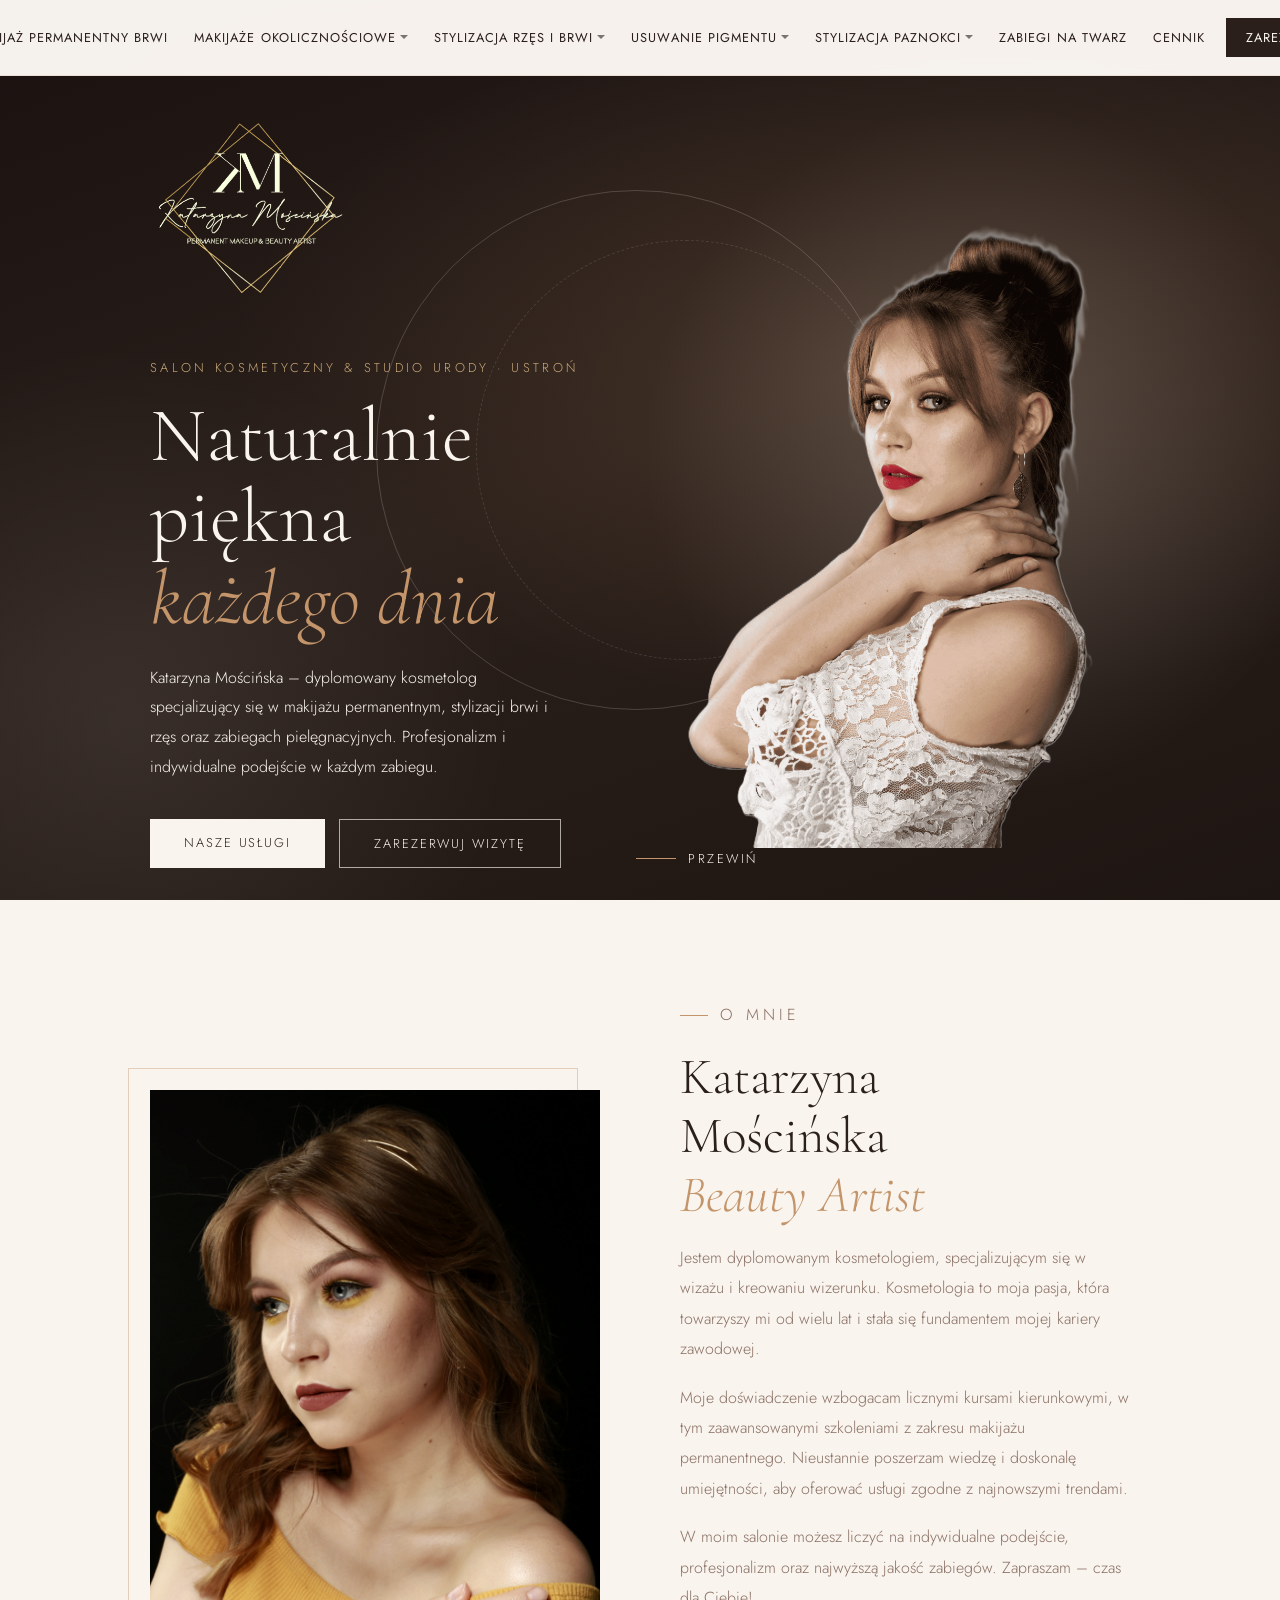
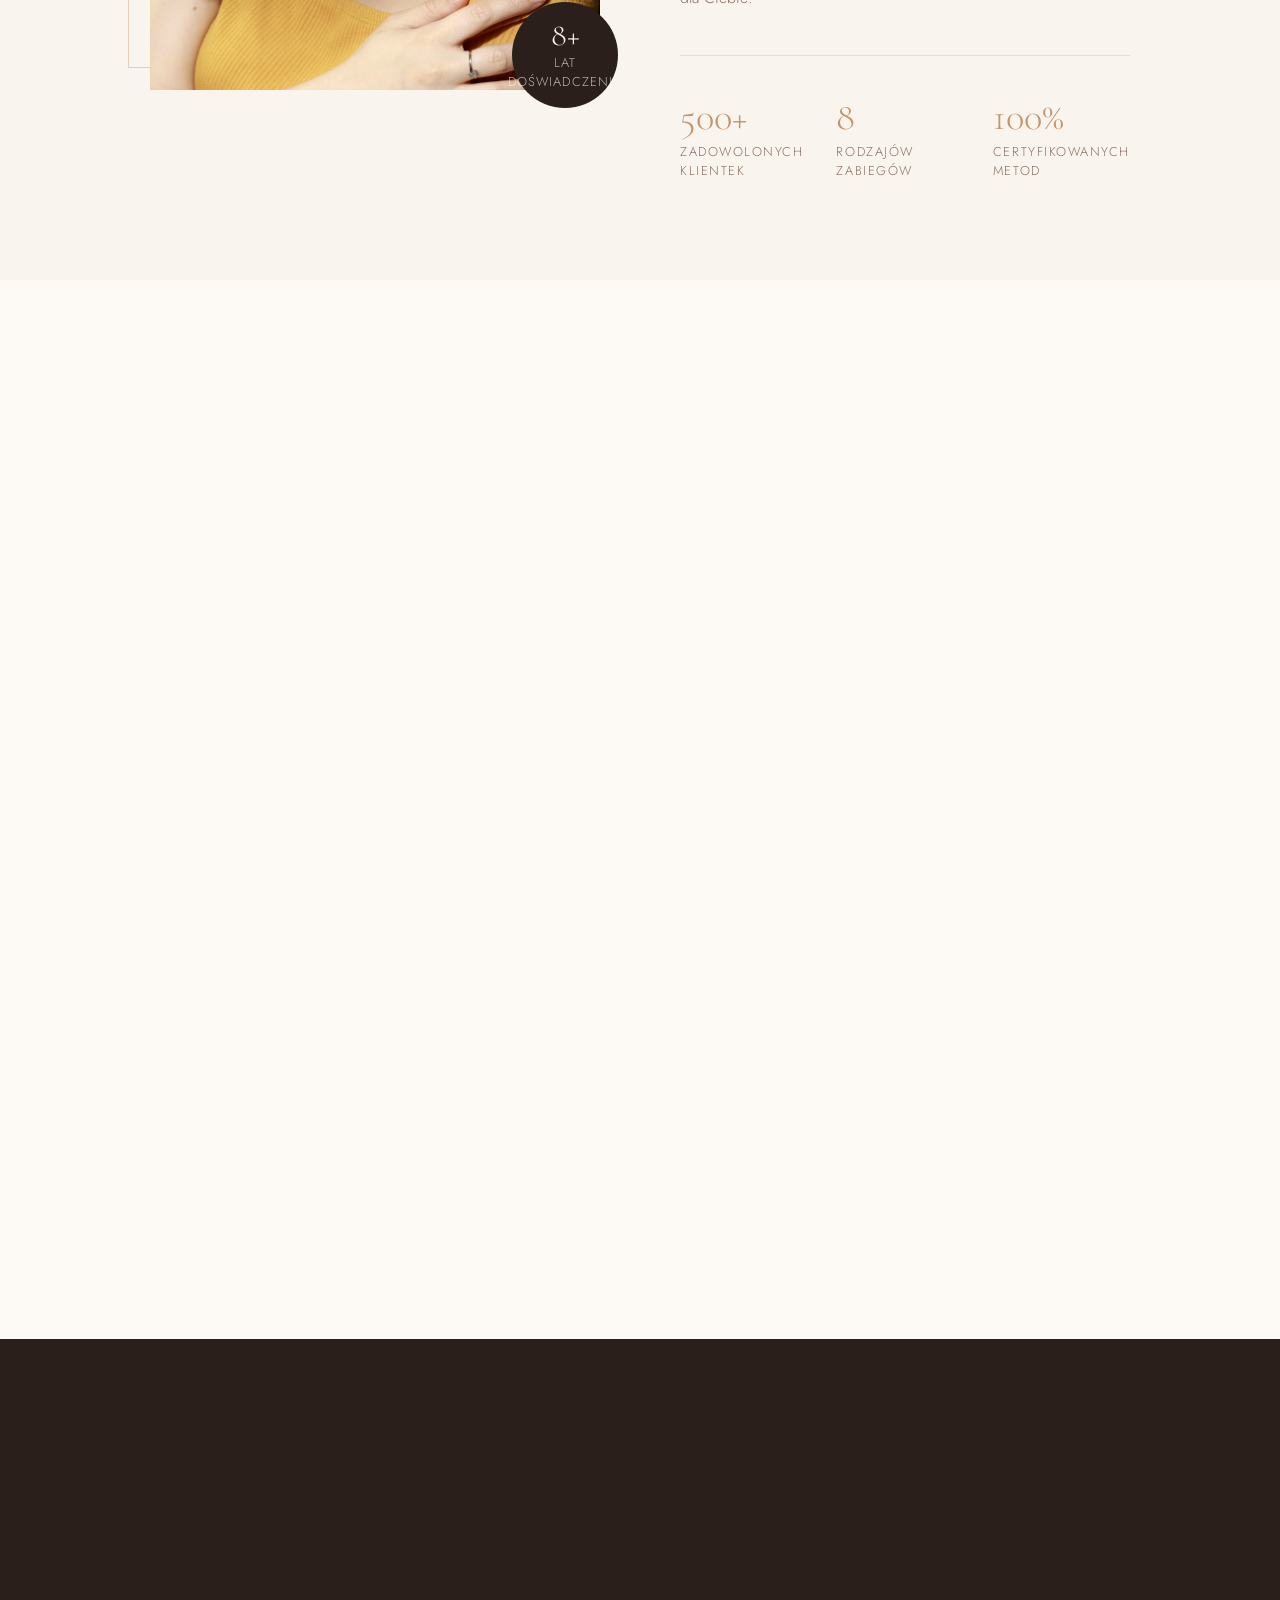
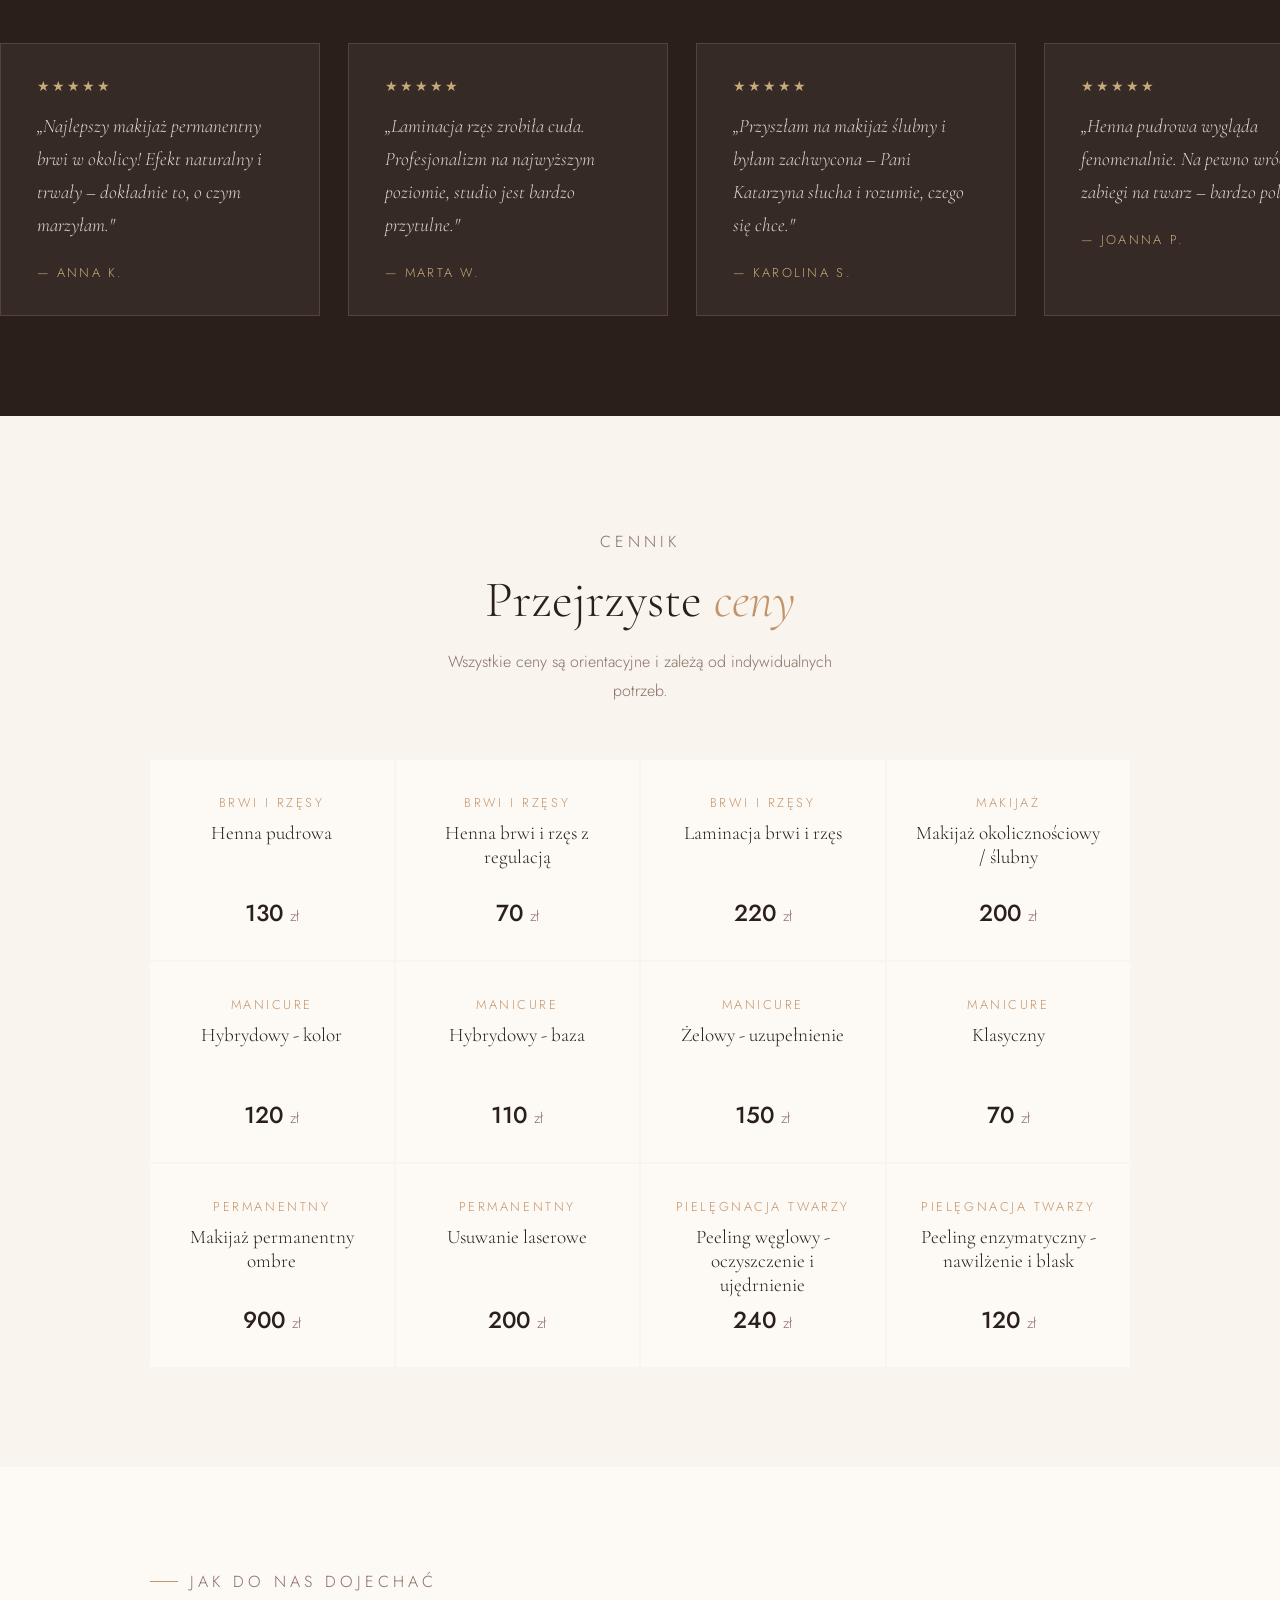
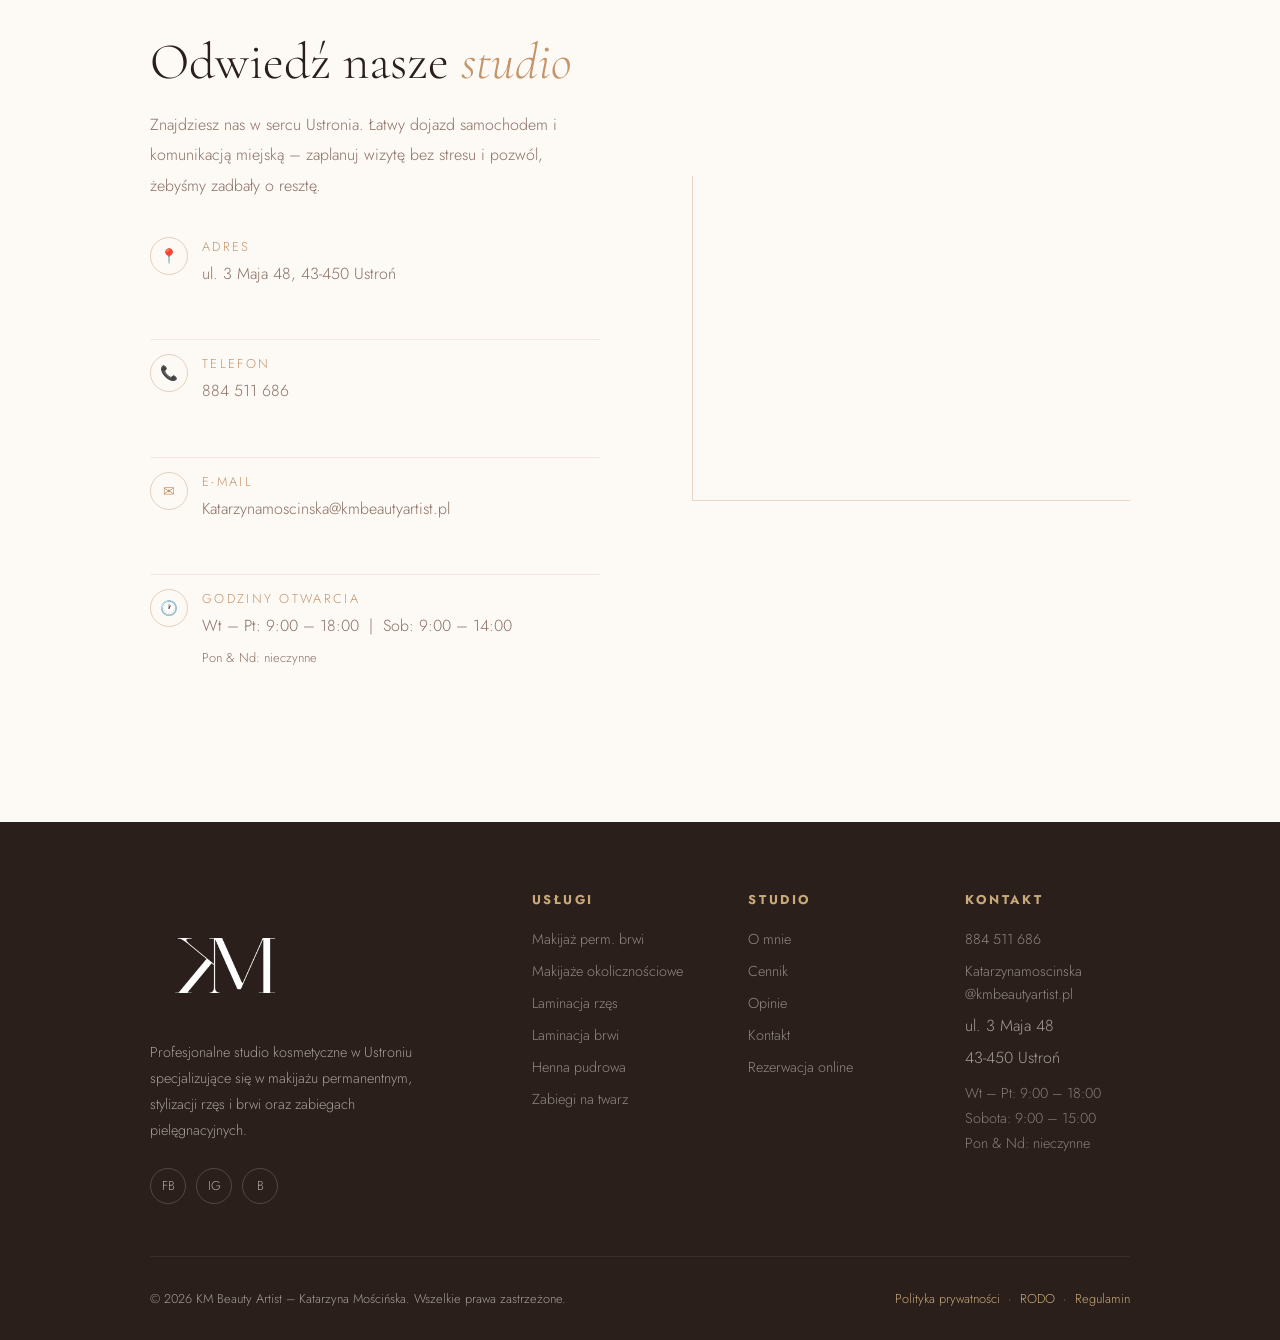
==== commit 9837dcb5: "Add files via upload" ====
--- a/index.html
+++ b/index.html
@@ -29,13 +29,27 @@
 <nav>
   <div class="nav-inner">
 
+    <!-- Logo -->
+    <a href="index.html" class="nav-logo">
+      <img src="/img/kmczarnytransparent.png" alt="KM Beauty Artist" />
+    </a>
+
     <!-- Desktop menu -->
     <ul class="nav-links">
       <li>
-        <a href="makijaz-permanentny-brwi.html">Makijaż permanentny brwi</a>
+        <a href="makijaz-permanentny-brwi/makijaz-permanentny-brwi.html">Makijaż permanentny brwi</a>
       </li>
       <li>
-        <a href="makijaze-okolicznosciowe.html">Makijaże okolicznościowe</a>
+        <a href="#">
+          Makijaże okolicznościowe
+          <span class="nav-caret"></span>
+        </a>
+        <ul class="dropdown">
+          <li><a href="makijaz-slubny.html">Makijaż ślubny</a></li>
+          <li><a href="makijaz-wieczorowy.html">Makijaż wieczorowy</a></li>
+          <li><a href="makijaz-dzienny.html">Makijaż dzienny</a></li>
+          <li><a href="makijaz-sesja.html">Makijaż do sesji<br> zdjęciowej</a></li>
+        </ul>
       </li>
 
       <li>
@@ -44,9 +58,9 @@
           <span class="nav-caret"></span>
         </a>
         <ul class="dropdown">
-          <li><a href="laminacja-rzes.html">Laminacja rzęs</a></li>
+          <li><a href="lifting-rzes.html">Lifting rzęs</a></li>
           <li><a href="laminacja-brwi.html">Laminacja brwi</a></li>
-          <li><a href="henna.html">Henna</a></li>
+          <li><a href="koloryzacja-brwi.html">Koloryzacja brwi</a></li>
         </ul>
       </li>
 
@@ -57,10 +71,20 @@
         </a>
         <ul class="dropdown">
           <li><a href="makijaz-permanentny.html">Makijaż permanentny</a></li>
-          <li><a href="tatuas.html">Tatuaż</a></li>
+          <li><a href="tatuaz.html">Tatuaż</a></li>
         </ul>
       </li>
 
+      <li>
+        <a href="#">
+          Stylizacja paznokci
+          <span class="nav-caret"></span>
+        </a>
+        <ul class="dropdown">
+          <li><a href="manicure-hybrydowy.html">Hybrydowa</a></li>
+          <li><a href="manicure-zelowy.html">Żelowa</a></li>
+        </ul>
+      </li>
       <li><a href="zabiegi-na-twarz.html">Zabiegi na twarz</a></li>
       <li><a href="#cennik">Cennik</a></li>
 
@@ -96,7 +120,16 @@
       <a href="makijaz-permanentny-brwi.html">Makijaż permanentny brwi</a>
     </li>
     <li>
-      <a href="makijaze-okolicznosciowe.html">Makijaże okolicznościowe</a>
+      <a href="#" class="mobile-parent">
+        Makijaże okolicznościowe
+        <span class="toggle-icon">&#8964;</span>
+      </a>
+      <ul class="mobile-sub">
+        <li><a href="makijaz-slubny.html">Makijaż ślubny</a></li>
+        <li><a href="makijaz-wieczorowy.html">Makijaż wieczorowy</a></li>
+        <li><a href="makijaz-dzienny.html">Makijaż dzienny</a></li>
+        <li><a href="makijaz-sesja.html">Makijaż do sesji zdjęciowej</a></li>
+      </ul>
     </li>
 
     <!-- Stylizacja rzęs i brwi -->
@@ -106,9 +139,9 @@
         <span class="toggle-icon">&#8964;</span>
       </a>
       <ul class="mobile-sub">
-        <li><a href="laminacja-rzes.html">Laminacja rzęs</a></li>
+        <li><a href="lifting-rzes.html">Lifting rzęs</a></li>
         <li><a href="laminacja-brwi.html">Laminacja brwi</a></li>
-        <li><a href="henna.html">Henna</a></li>
+        <li><a href="koloryzacja-brwi.html">Koloryzacja brwi</a></li>
       </ul>
     </li>
 
@@ -121,6 +154,18 @@
       <ul class="mobile-sub">
         <li><a href="makijaz-permanentny.html">Makijaż permanentny</a></li>
         <li><a href="tatuas.html">Tatuaż</a></li>
+      </ul>
+    </li>
+
+    <!-- Stylizacja paznokci -->
+    <li>
+      <a href="#" class="mobile-parent">
+        Stylizacja paznokci
+        <span class="toggle-icon">&#8964;</span>
+      </a>
+      <ul class="mobile-sub">
+        <li><a href="manicure-hybrydowy.html">Hybrydowa</a></li>
+        <li><a href="manicure-zelowy.html">Żelowa</a></li>
       </ul>
     </li>
 
@@ -155,7 +200,7 @@
 
         <!-- Logo nad eyebrow -->
         <div class="hero-logo">
-          <img src="/img/kmczarnytransparent.png" alt="KM Beauty Artist" />
+          <img src="/img/logo-biale-napisy.png" alt="KM Beauty Artist" />
         </div>
 
         <p class="hero-eyebrow">Salon Kosmetyczny &amp; Studio Urody · Ustroń</p>
@@ -205,31 +250,6 @@
 
 
 <!-- ============================================================
-     PASEK SCROLLUJĄCY
-     ============================================================ -->
-<div class="strip" aria-hidden="true">
-  <div class="strip-inner">
-    <span>✦ Makijaż permanentny brwi</span>
-    <span>✦ Laminacja rzęs</span>
-    <span>✦ Henna pudrowa</span>
-    <span>✦ Zabiegi na twarz</span>
-    <span>✦ Makijaże okolicznościowe</span>
-    <span>✦ Laminacja brwi</span>
-    <span>✦ Usuwanie pigmentu</span>
-    <span>✦ Studio urody · Ustroń</span>
-    <span>✦ Makijaż permanentny brwi</span>
-    <span>✦ Laminacja rzęs</span>
-    <span>✦ Henna pudrowa</span>
-    <span>✦ Zabiegi na twarz</span>
-    <span>✦ Makijaże okolicznościowe</span>
-    <span>✦ Laminacja brwi</span>
-    <span>✦ Usuwanie pigmentu</span>
-    <span>✦ Studio urody · Ustroń</span>
-  </div>
-</div>
-
-
-<!-- ============================================================
      O MNIE
      ============================================================ -->
 <section id="about">
@@ -239,7 +259,7 @@
       <div class="about-img-wrap reveal">
         <div class="about-img-frame"></div>
         <img
-          src="https://kmbeautyartist.pl/img/descriptionMe.JPG"
+          src="/img/descriptionMe.JPG"
           alt="Katarzyna Mościńska – kosmetolog"
           class="about-img"
         />
@@ -675,8 +695,6 @@
           <li><a href="laminacja-rzes.html">Laminacja rzęs</a></li>
           <li><a href="laminacja-brwi.html">Laminacja brwi</a></li>
           <li><a href="henna.html">Henna pudrowa</a></li>
-          <li><a href="makijaz-permanentny.html">Makijaż permanentny</a></li>
-          <li><a href="tatuas.html">Tatuaż</a></li>
           <li><a href="zabiegi-na-twarz.html">Zabiegi na twarz</a></li>
         </ul>
       </div>
--- a/style.css
+++ b/style.css
@@ -88,7 +88,9 @@
    ============================================================ */
 nav {
   position: fixed;
-  inset: 0 0 auto;
+  top: 0;
+  left: 0;
+  right: 0;
   z-index: 1000;
   height: var(--nav-h);
   background: rgba(253,249,245,.97);
@@ -125,7 +127,7 @@
   padding-inline: 13px;
   font-size: var(--fs-tiny);
   font-weight: 400;
-  letter-spacing: .11em;
+  letter-spacing: .08em;
   text-transform: uppercase;
   color: var(--deep);
   white-space: nowrap;
@@ -133,6 +135,21 @@
 }
 .nav-links > li > a:hover,
 .nav-links > li:hover > a { color: var(--rose); }
+
+/* Logo w nawigacji */
+.nav-logo {
+  display: flex;
+  align-items: center;
+  margin-right: auto;
+  height: var(--nav-h);
+  flex-shrink: 0;
+}
+.nav-logo img {
+  height: 70px;
+  width: auto;
+  transition: opacity .25s;
+}
+.nav-logo:hover img { opacity: .8; }
 
 /* Strzałka dropdownu */
 .nav-caret {
@@ -152,7 +169,7 @@
   top: var(--nav-h);
   left: 50%;
   transform: translateX(-50%) translateY(-8px);
-  min-width: 200px;
+  min-width: 240px;
   background: var(--light);
   border: 1px solid rgba(196,149,106,.2);
   border-top: 2px solid var(--rose);
@@ -168,9 +185,9 @@
 }
 .dropdown li a {
   display: block;
-  padding: 11px 20px;
-  font-size: var(--fs-tiny);
-  letter-spacing: .1em;
+  padding: 10px 20px;
+  font-size: var(--fs-tiny);
+  letter-spacing: .07em;
   text-transform: uppercase;
   color: var(--muted);
   border-bottom: 1px solid rgba(196,149,106,.1);
@@ -189,7 +206,7 @@
   color: var(--cream) !important;
   padding: 10px 20px !important;
   height: auto !important;
-  letter-spacing: .12em;
+  letter-spacing: .09em;
   font-size: var(--fs-tiny) !important;
   transition: background .3s !important;
   margin-left: 8px;
@@ -249,7 +266,7 @@
   display: block;
   padding: 13px var(--pad-x);
   font-size: var(--fs-small);
-  letter-spacing: .1em;
+  letter-spacing: .07em;
   text-transform: uppercase;
   color: var(--deep);
   border-bottom: 1px solid rgba(196,149,106,.1);
@@ -266,6 +283,7 @@
 .nav-mobile .mobile-sub li a {
   padding-left: calc(var(--pad-x) + 18px);
   font-size: var(--fs-tiny);
+  letter-spacing: .06em;
   color: var(--muted);
 }
 .nav-mobile .mobile-parent {
@@ -289,7 +307,7 @@
   text-align: center;
   padding: 14px;
   font-size: var(--fs-tiny);
-  letter-spacing: .14em;
+  letter-spacing: .10em;
   text-transform: uppercase;
   border-bottom: none !important;
 }
@@ -311,7 +329,10 @@
 .hero-bg {
   position: absolute;
   inset: 0;
-  background: linear-gradient(135deg, rgba(249,244,238,.97) 38%, rgba(232,213,196,.55) 100%);
+  background:
+    radial-gradient(ellipse 80% 60% at 70% 40%, rgba(196,149,106,.18) 0%, transparent 65%),
+    radial-gradient(ellipse 50% 70% at 10% 80%, rgba(249,244,238,.08) 0%, transparent 60%),
+    linear-gradient(160deg, #1a1210 0%, #2a1f1a 50%, #1e1612 100%);
 }
 
 /* Dekoracyjne kręgi */
@@ -323,13 +344,13 @@
 .hero-ring-1 {
   width: 520px; height: 520px;
   right: 30%; top: calc(50% - 260px);
-  border: 1px solid rgba(196,149,106,.18);
+  border: 1px solid rgba(249,244,238,.18);
   animation: rotateSlow 32s linear infinite;
 }
 .hero-ring-2 {
   width: 420px; height: 420px;
   right: 30%; top: calc(50% - 210px);
-  border: 1px dashed rgba(196,149,106,.12);
+  border: 1px dashed rgba(249,244,238,.12);
   animation: rotateSlow 45s linear reverse infinite;
 }
 .hero-glow {
@@ -337,8 +358,31 @@
   right: -60px; top: calc(50% - 350px);
   width: 700px; height: 700px;
   border-radius: 50%;
-  background: radial-gradient(circle, rgba(201,169,122,.13) 0%, transparent 70%);
+  background: radial-gradient(circle, rgba(249,244,238,.16) 0%, transparent 70%);
   pointer-events: none;
+}
+
+#hero .hero-eyebrow,
+#hero .hero-title,
+#hero .hero-desc,
+#hero .hero-scroll {
+  color: var(--cream);
+}
+#hero .hero-eyebrow { color: var(--gold); }
+#hero .hero-btns .btn-primary {
+  background: var(--cream);
+  color: var(--deep);
+}
+#hero .hero-btns .btn-primary::before {
+  background: var(--rose);
+}
+#hero .hero-btns .btn-outline {
+  border-color: rgba(249,244,238,.65);
+  color: var(--cream);
+}
+#hero .hero-btns .btn-outline:hover {
+  background: rgba(249,244,238,.12);
+  color: var(--cream);
 }
 
 /* Układ dwukolumnowy w hero */
@@ -362,9 +406,10 @@
 .hero-logo {
   opacity: 0;
   animation: fadeUp .7s .1s forwards;
+  padding-bottom: 50px;
 }
 .hero-logo img {
-  height: 150px;
+  height: 200px;
   width: auto;
   object-fit: contain;
 }
@@ -457,7 +502,7 @@
   position: absolute;
   bottom: 32px;
   margin: auto;
-  left: 47.5%;
+  left: 45%;
   transform: translateX(-50%);
   display: flex;
   align-items: center;
@@ -492,6 +537,7 @@
   position: relative;
   overflow: hidden;
   transition: color .35s;
+  z-index: 1;
 }
 .btn-primary::before {
   content: '';
@@ -500,7 +546,7 @@
   background: var(--rose);
   transform: translateX(-100%);
   transition: transform .35s ease;
-  z-index: 0;
+  z-index: -1;
 }
 .btn-primary:hover::before { transform: translateX(0); }
 .btn-primary span { position: relative; z-index: 1; }
@@ -683,7 +729,7 @@
 .services-grid {
   display: grid;
   grid-template-columns: repeat(4, 1fr);
-  gap: 2px;
+  gap: 18px;
 }
 
 .tile {
@@ -1044,6 +1090,8 @@
 
 @media (max-width: 768px) {
    footer {padding-top: 0px;}
+  .nav-logo { margin-right: 0; position: absolute; left: 50%; transform: translateX(-50%); }
+  .nav-hamburger { margin-left: auto; }
   .services-grid { grid-template-columns: repeat(2, 1fr); }
   .footer-grid   { grid-template-columns: 1fr; gap: 30px; }
   .cennik-grid   { grid-template-columns: 1fr 1fr; }
@@ -1058,6 +1106,6 @@
   .cennik-grid   { grid-template-columns: 1fr; }
   .about-stats   { grid-template-columns: 1fr 1fr; }
   .hero-btns     { flex-direction: column; }
-  .hero-logo img { height: 150px; }
+  .hero-logo img { height: 200px; }
   .hero-scroll { display: none; }
 }
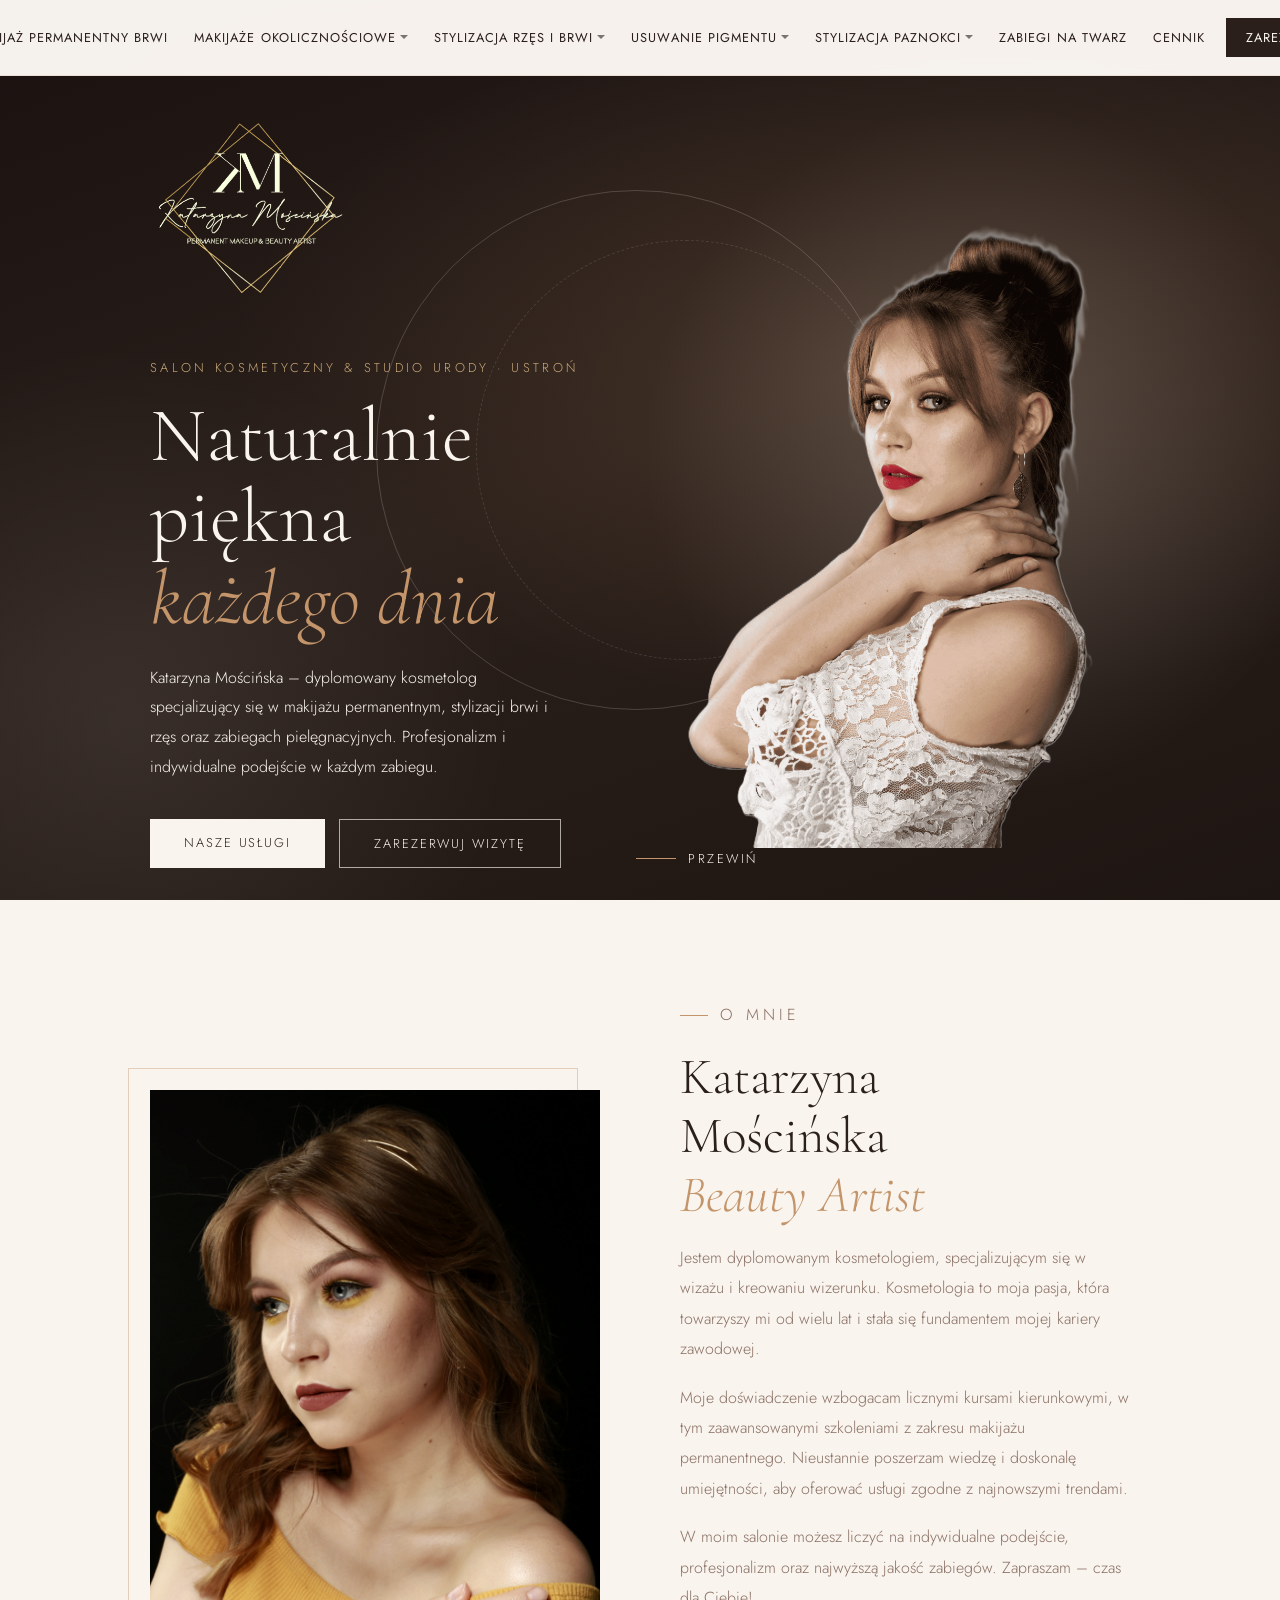
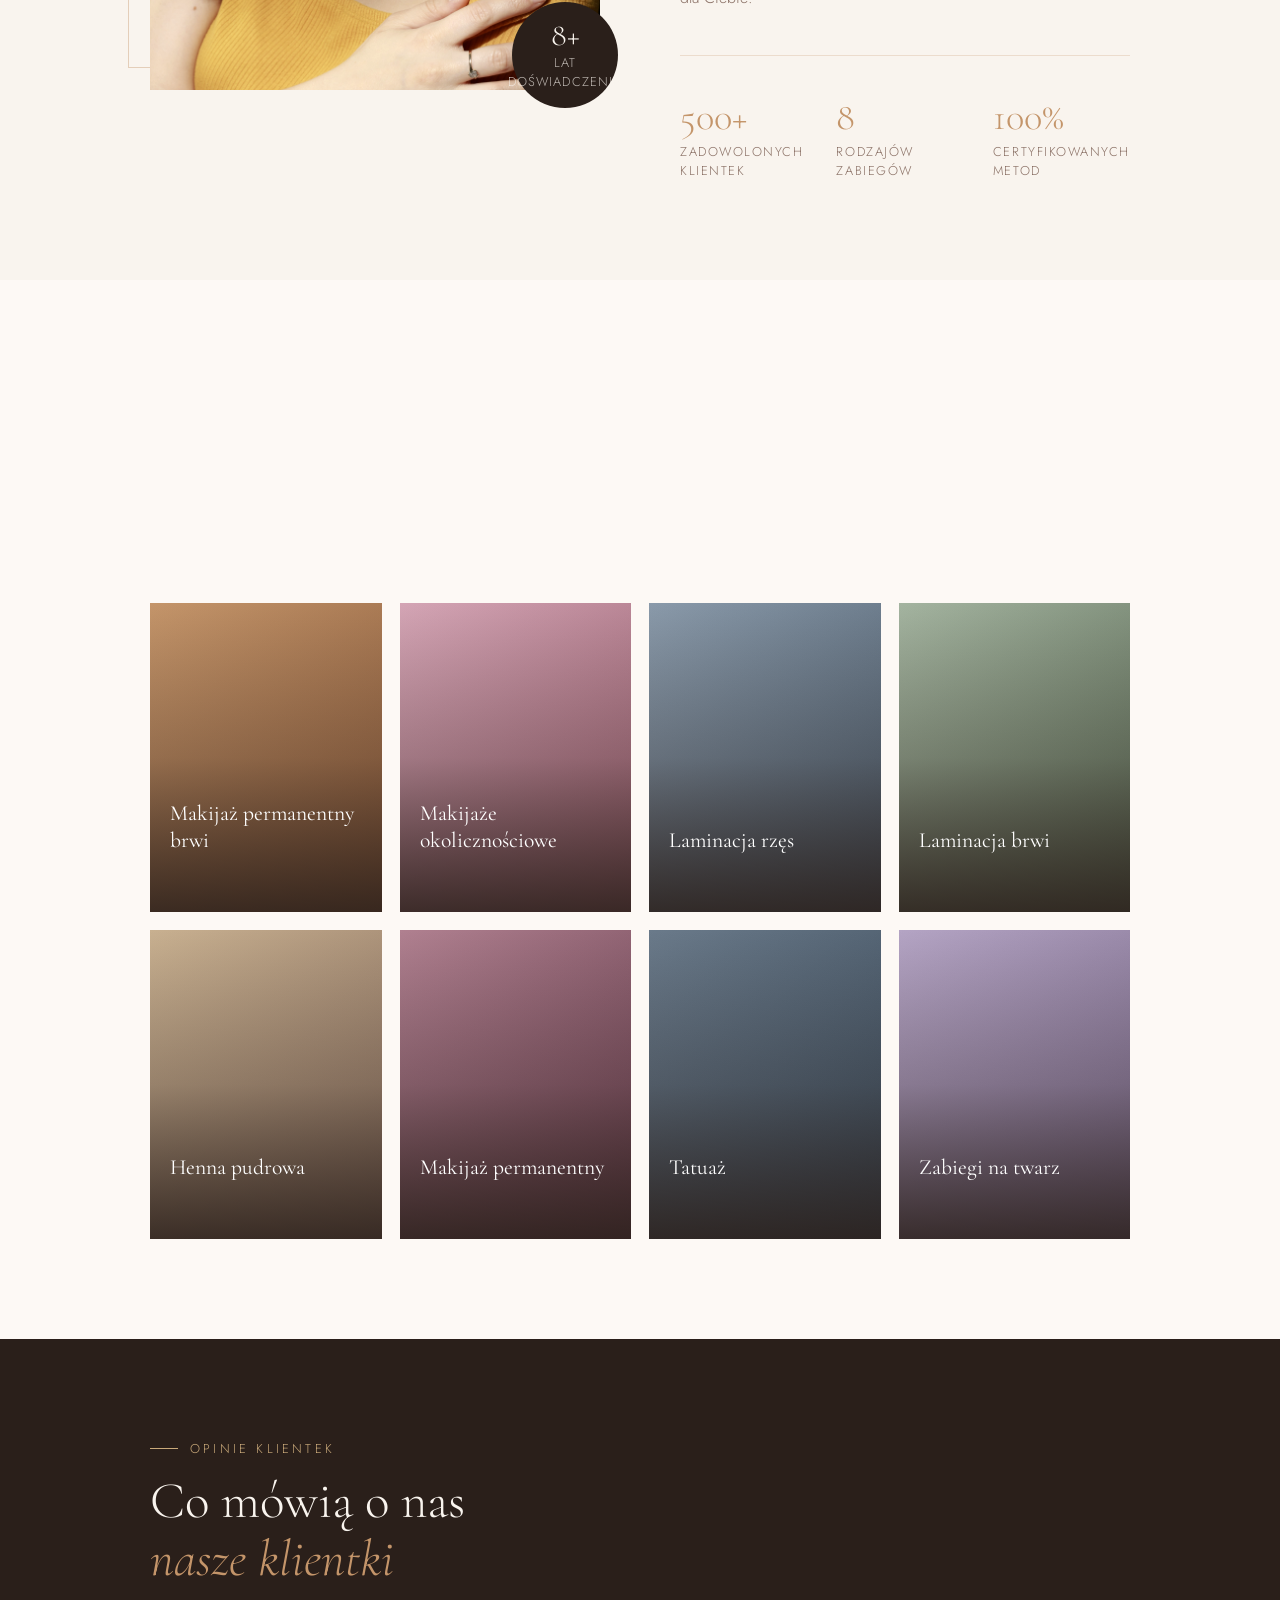
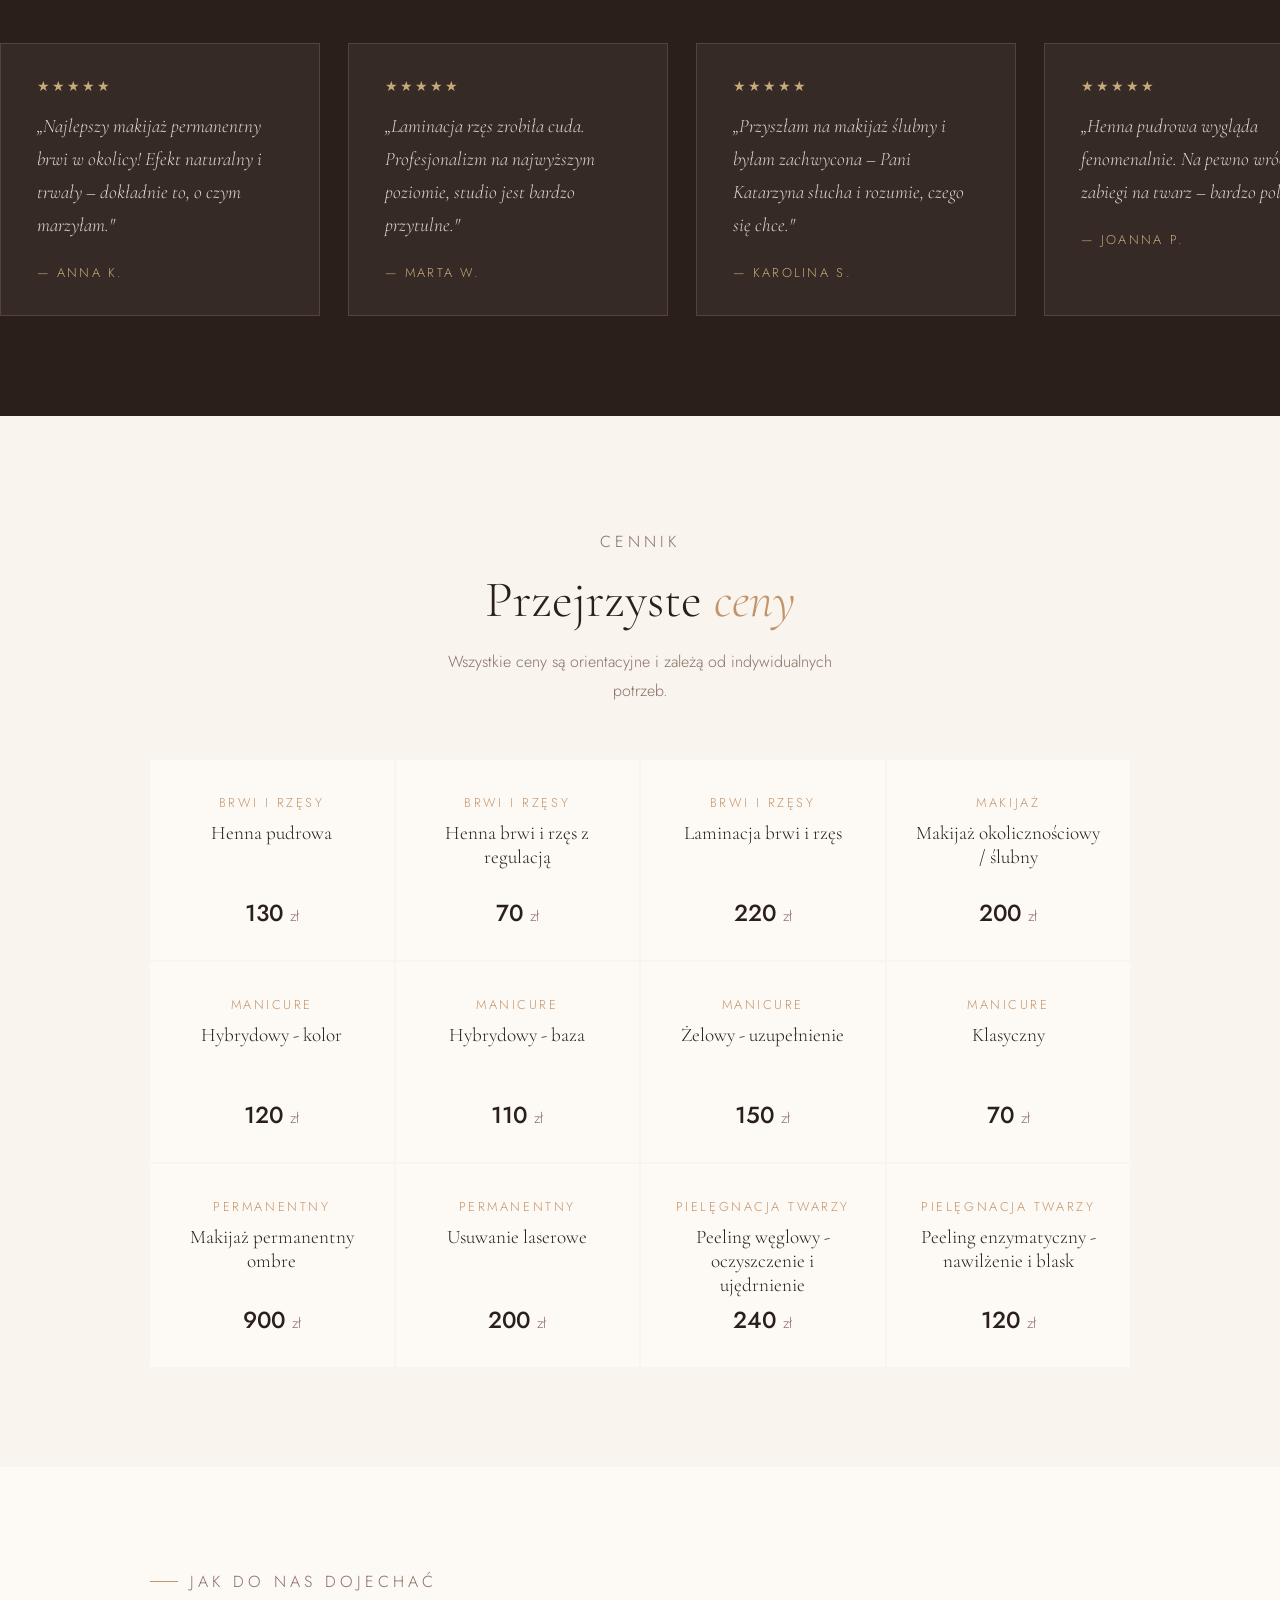
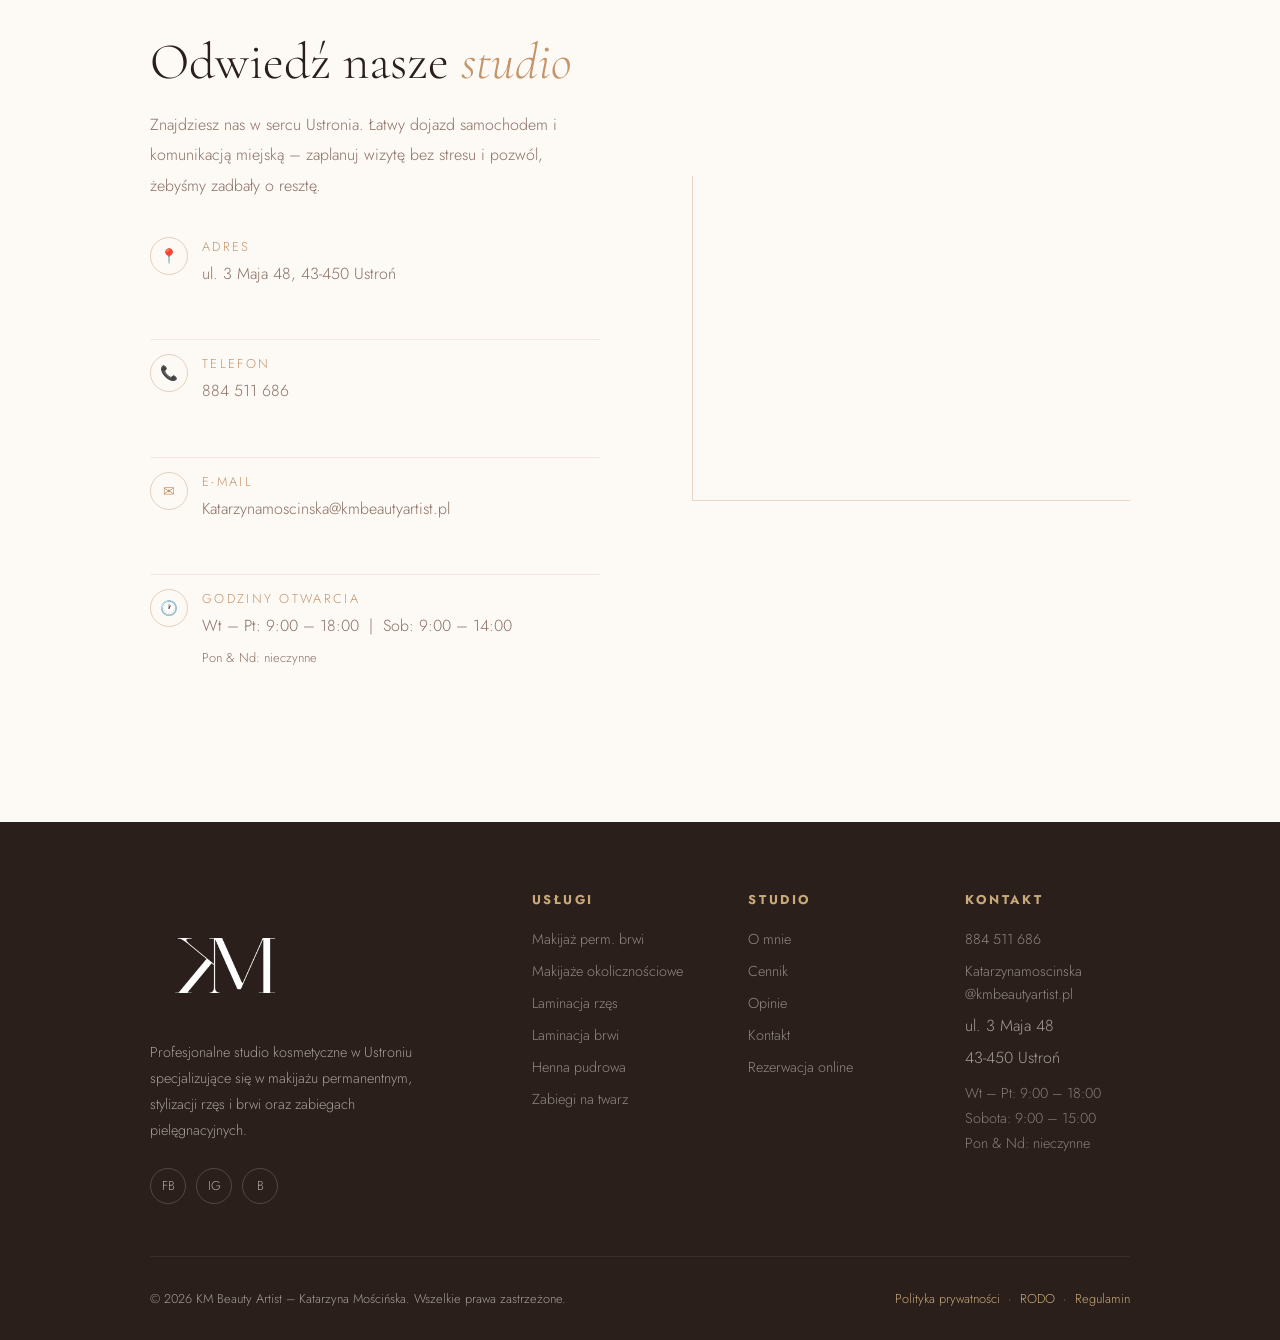
==== commit b5799fad: "Update index.html" ====
--- a/index.html
+++ b/index.html
@@ -31,7 +31,7 @@
 
     <!-- Logo -->
     <a href="index.html" class="nav-logo">
-      <img src="/img/kmczarnytransparent.png" alt="KM Beauty Artist" />
+      <img src="img/kmczarnytransparent.png" alt="KM Beauty Artist" />
     </a>
 
     <!-- Desktop menu -->
